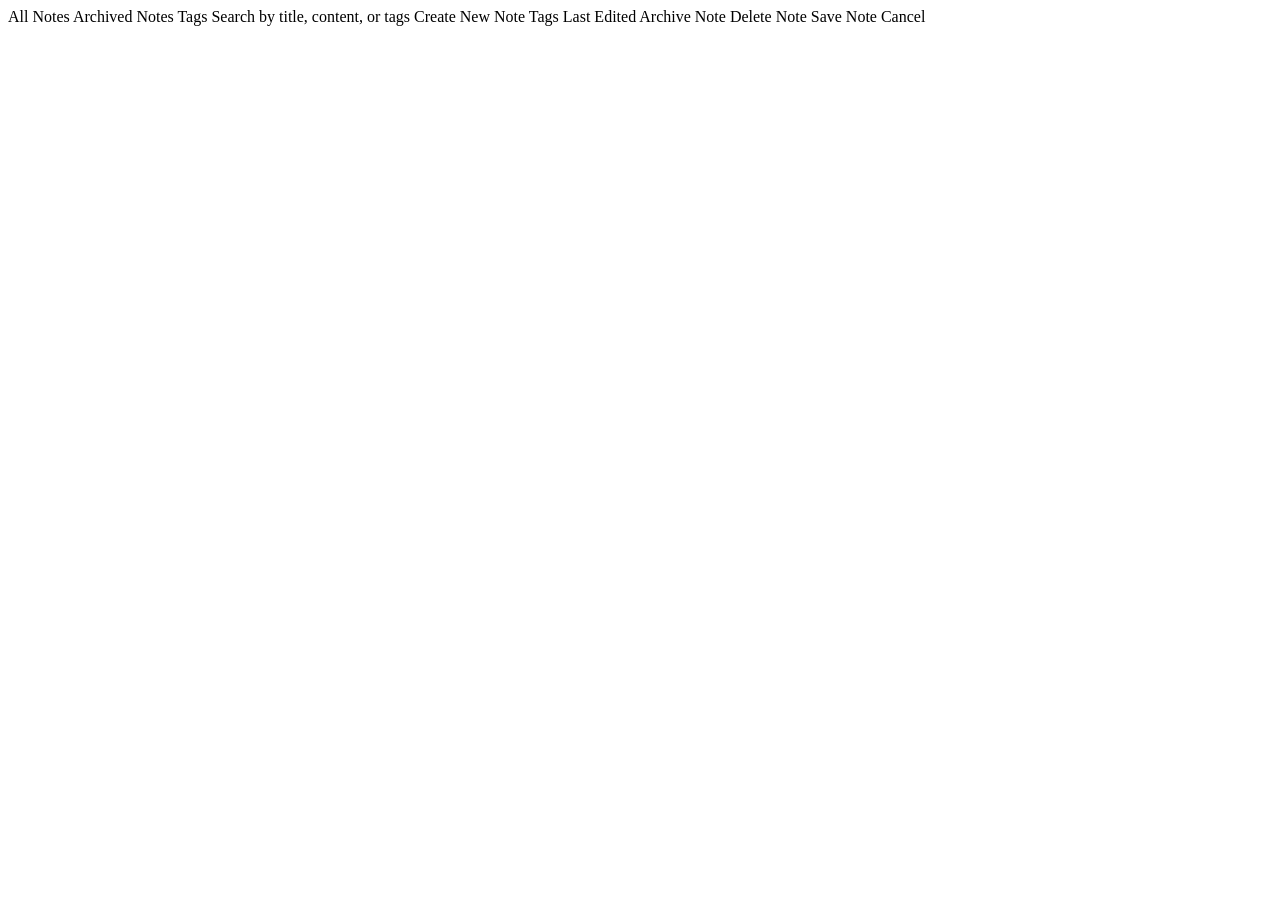
==== index.html @ c67cafeb "feat: initialize note-taking web app Add initial project structure including authentication pages, m" ====
<!DOCTYPE html>
<html lang="en">
<head>
  <meta charset="UTF-8">
  <meta name="viewport" content="width=device-width, initial-scale=1.0">

  <link rel="icon" type="image/png" sizes="32x32" href="./assets/images/favicon-32x32.png">
  
  <title>Frontend Mentor | Note-taking web app</title>
</head>
<body>

  All Notes
  Archived Notes
  Tags

  <!-- Page title -->

  Search by title, content, or tags

  Create New Note

  Tags
  Last Edited

  Archive Note
  Delete Note

  Save Note
  Cancel

</body>
</html>
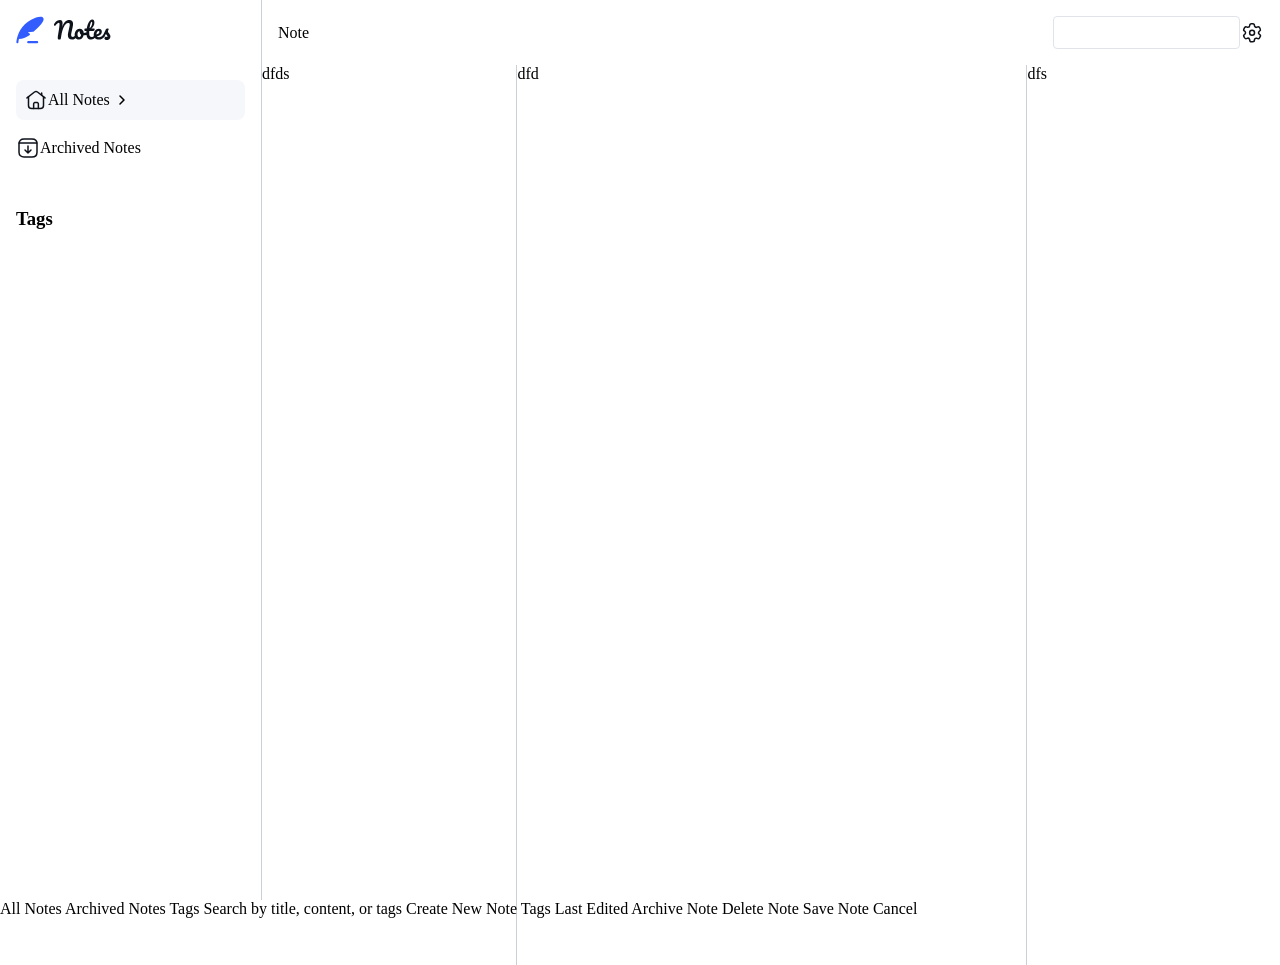
==== commit 3702b3ec: "feat: implement initial UI layout and styling for note-taking app - Add comprehensive CSS with desig" ====
--- a/index.html
+++ b/index.html
@@ -1,33 +1,90 @@
 <!DOCTYPE html>
 <html lang="en">
-<head>
-  <meta charset="UTF-8">
-  <meta name="viewport" content="width=device-width, initial-scale=1.0">
+  <head>
+    <meta charset="UTF-8" />
+    <meta name="viewport" content="width=device-width, initial-scale=1.0" />
+      <link rel="stylesheet" href="./css/style.css">
 
-  <link rel="icon" type="image/png" sizes="32x32" href="./assets/images/favicon-32x32.png">
-  
-  <title>Frontend Mentor | Note-taking web app</title>
-</head>
-<body>
+    <link
+      rel="icon"
+      type="image/png"
+      sizes="32x32"
+      href="./assets/images/favicon-32x32.png"
+    />
 
-  All Notes
-  Archived Notes
-  Tags
+    <title> Bentil | Note-taking web app</title>
+  </head>
+  <body>
 
-  <!-- Page title -->
+<!--  Side-Bar-->
+    <section class="container">
+      <aside class="sidebar">
+          <header class="logo">
+              <img src="./assets/images/logo.svg" alt="Notes App Logo" />
+          </header>
+        <nav class="nav-section" aria-label="Navigation">
+          <span class="home nav-item active" id="all-notes-btn">
+            <img src="./assets/images/icon-home.svg" alt="" />
+              <p>All Notes</p>
+            <img class="rta-icon" src="./assets/images/icon-chevron-right.svg" alt="" />
+          </span>
+          <span class="nav-item" id="archived-notes-btn">
+            <img src="./assets/images/icon-archive.svg" alt="" />
+              <p>Archived Notes</p>
+          </span>
+        </nav>
 
-  Search by title, content, or tags
+        <section class="tags-section">
+          <h3>Tags</h3>
+          <ul id="tag-list" aria-label="Tag filters">
+            <!-- Dynamic tags here, e.g., via template -->
+          </ul>
+        </section>
 
-  Create New Note
 
-  Tags
-  Last Edited
+      </aside>
 
-  Archive Note
-  Delete Note
 
-  Save Note
-  Cancel
+<!--        Content-->
+        <span class="lines" ></span>
+        <section class="inner-container">
+<!--            Top-Bar-->
+            <header class="note-header">
+                <p class="note-title">Note</p>
+                <span class="search-bar">
+                    <label for="search"> <input type="text" name="" id="search"> </label>
+                    <img src="./assets/images/icon-settings.svg" alt="">
+                </span>
+            </header>
+            <span class="header-line" ></span>
+            <section class="inner-container-wrapper">
 
-</body>
-</html>+<!--                left-->
+                <section class="left-side" id="notes-section">dfds</section>
+                <span class="lines" ></span>
+
+
+<!--                Middle-->
+                <section class="middle-side" id="write-note">dfd</section>
+                <span class="lines" ></span>
+
+
+<!--Right-->
+                <section class="right-side">dfs</section>
+            </section>
+        </section>
+
+
+    </section>
+
+    All Notes Archived Notes Tags
+
+    <!-- Page title -->
+
+    Search by title, content, or tags Create New Note Tags Last Edited Archive
+    Note Delete Note Save Note Cancel
+  </body>
+</html>
+
+
+
--- a/css/style.css
+++ b/css/style.css
@@ -0,0 +1,207 @@
+@font-face {
+  font-family: "Inter";
+  src: url("./../assets/fonts/Inter/Inter-VariableFont_opsz,wght.ttf")
+      format("ttf"),
+    url("./../assets/fonts/noto-serif/NotoSerif-VariableFont_wdth,wght.ttf")
+      format("ttf");
+  font-weight: normal;
+}
+
+:root {
+  /* COLORS */
+
+  /* Neutral Colors */
+  --color-neutral-950: #0e121b;
+  --color-neutral-900: #191b25;
+  --color-neutral-800: #232530;
+  --color-neutral-700: #2b303b;
+  --color-neutral-600: #525866;
+  --color-neutral-500: #717784;
+  --color-neutral-400: #99a0ae;
+  --color-neutral-300: #cacfd8;
+  --color-neutral-200: #e0e4ea;
+  --color-neutral-100: #f3f5f8;
+  --color-neutral-50: #f5f7fa;
+  --color-neutral-0: #ffffff;
+
+  /* Blue Colors */
+  --color-blue-700: #2547d0;
+  --color-blue-500: #335cff;
+  --color-blue-50: #ebf1ff;
+
+  /* Green Colors */
+  --color-green-500: #21c16b;
+  --color-green-100: #d1fbe9;
+
+  /* Red Colors */
+  --color-red-500: #fb3748;
+  --color-red-100: #ffd5d8;
+
+  --background: var(--color-neutral-100);
+  --foreground: var(--color-neutral-950);
+  --border-light: var(--color-neutral-200);
+  --border: var(--color-neutral-300);
+  --active-border: var(--color-neutral-950);
+  --hover: var(--color-neutral-50);
+  --primary: var(--color-blue-500);
+  --primary-hover: var(--color-blue-700);
+  --ring: var(--color-neutral-400);
+  --separator: var(--color-neutral-200);
+  --surface: var(--color-neutral-0);
+
+  /* BORDER RADIUS */
+  --radius-0: 0;
+  --radius-4: 4px;
+  --radius-6: 6px;
+  --radius-8: 8px;
+  --radius-10: 10px;
+  --radius-12: 12px;
+  --radius-16: 16px;
+  --radius-20: 20px;
+  --radius-24: 24px;
+  --radius-full: 999px;
+
+  /* SPACING  */
+  --spacing-0: 0;
+  --spacing-025: 2px;
+  --spacing-050: 4px;
+  --spacing-075: 6px;
+  --spacing-100: 8px;
+  --spacing-150: 12px;
+  --spacing-200: 16px;
+  --spacing-250: 20px;
+  --spacing-300: 24px;
+  --spacing-400: 32px;
+  --spacing-500: 40px;
+  --spacing-600: 48px;
+  --spacing-800: 64px;
+  --spacing-1000: 80px;
+}
+
+*,
+*::before,
+*::after {
+  box-sizing: border-box;
+  margin: 0;
+  padding: 0;
+}
+
+body {
+  font-family: Inter, "Times New Roman", serif;
+}
+
+.container {
+  display: flex;
+  width: 100%;
+  height: 100vh;
+}
+
+.lines {
+  background-color: var(--color-neutral-300);
+  width: 1px;
+  height: 100vh;
+}
+
+.header-line {
+  background-color: red;
+  width: 100px;
+  height: 10px;
+}
+
+/*Content*/
+
+.inner-container {
+  display: flex;
+  flex-direction: column;
+  width: 100%;
+}
+
+.inner-container-wrapper {
+  display: flex;
+}
+
+/*Side bar*/
+
+.logo {
+  padding-bottom: 2rem;
+}
+
+.home {
+  display: flex;
+  align-items: center;
+  justify-items: center;
+  border-radius: var(--radius-8);
+  padding: var(--spacing-100);
+  background-color: var(--color-neutral-50);
+}
+
+.sidebar {
+  display: flex;
+  flex-direction: column;
+  padding: 1rem;
+  width: 25%;
+}
+
+.nav-section {
+  display: flex;
+  flex-direction: column;
+  justify-content: center;
+  gap: 1rem;
+}
+
+nav {
+  padding-bottom: 3rem;
+}
+
+.nav-section span {
+  display: flex;
+  align-items: center;
+}
+
+/*Top*/
+
+.inner-container header {
+  display: flex;
+  justify-content: space-between;
+  align-items: center;
+  padding: 1em 1rem;
+}
+
+.search-bar {
+  display: flex;
+  justify-content: space-between;
+  align-items: center;
+}
+
+.search-bar input {
+  padding: var(--spacing-100);
+  width: 100%;
+  outline: none;
+  border: 1px solid var(--color-neutral-200);
+  border-radius: var(--radius-4);
+  /*border: red 1px solid;*/
+}
+
+.search-bar input:before {
+  content: "";
+  background: url("./../assets/images/icon-archive.svg");
+  width: 20px;
+  height: 20px;
+}
+
+/*Left*/
+
+.left-side {
+  min-width: 25%;
+}
+
+/*Middle*/
+.middle-side {
+  min-width: 50%;
+}
+
+/*Right side*/
+
+.right-side {
+  min-width: 20%;
+}
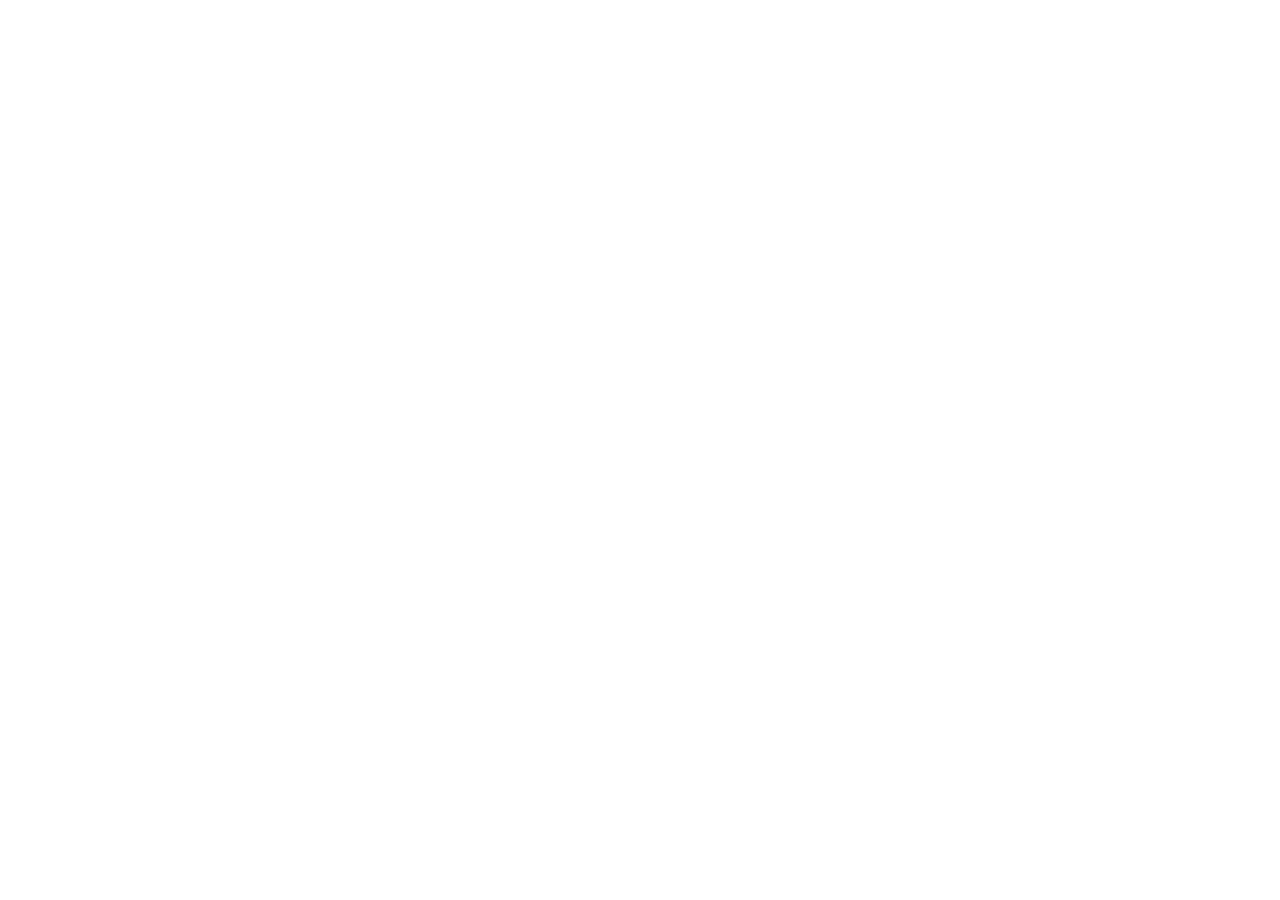
==== commit 2ecb6137: "feat(assets): add fonts, icons, and index.html - Add Inter, Noto Serif, and Source Code Pro fonts wi" ====
--- a/index.html
+++ b/index.html
@@ -2,89 +2,12 @@
 <html lang="en">
   <head>
     <meta charset="UTF-8" />
-    <meta name="viewport" content="width=device-width, initial-scale=1.0" />
-      <link rel="stylesheet" href="./css/style.css">
-
-    <link
-      rel="icon"
-      type="image/png"
-      sizes="32x32"
-      href="./assets/images/favicon-32x32.png"
-    />
-
-    <title> Bentil | Note-taking web app</title>
+    <title>Notes App</title>
+    <link rel="stylesheet" href="./css/main.css" />
   </head>
   <body>
+    <div id="app"></div>
 
-<!--  Side-Bar-->
-    <section class="container">
-      <aside class="sidebar">
-          <header class="logo">
-              <img src="./assets/images/logo.svg" alt="Notes App Logo" />
-          </header>
-        <nav class="nav-section" aria-label="Navigation">
-          <span class="home nav-item active" id="all-notes-btn">
-            <img src="./assets/images/icon-home.svg" alt="" />
-              <p>All Notes</p>
-            <img class="rta-icon" src="./assets/images/icon-chevron-right.svg" alt="" />
-          </span>
-          <span class="nav-item" id="archived-notes-btn">
-            <img src="./assets/images/icon-archive.svg" alt="" />
-              <p>Archived Notes</p>
-          </span>
-        </nav>
-
-        <section class="tags-section">
-          <h3>Tags</h3>
-          <ul id="tag-list" aria-label="Tag filters">
-            <!-- Dynamic tags here, e.g., via template -->
-          </ul>
-        </section>
-
-
-      </aside>
-
-
-<!--        Content-->
-        <span class="lines" ></span>
-        <section class="inner-container">
-<!--            Top-Bar-->
-            <header class="note-header">
-                <p class="note-title">Note</p>
-                <span class="search-bar">
-                    <label for="search"> <input type="text" name="" id="search"> </label>
-                    <img src="./assets/images/icon-settings.svg" alt="">
-                </span>
-            </header>
-            <span class="header-line" ></span>
-            <section class="inner-container-wrapper">
-
-<!--                left-->
-                <section class="left-side" id="notes-section">dfds</section>
-                <span class="lines" ></span>
-
-
-<!--                Middle-->
-                <section class="middle-side" id="write-note">dfd</section>
-                <span class="lines" ></span>
-
-
-<!--Right-->
-                <section class="right-side">dfs</section>
-            </section>
-        </section>
-
-
-    </section>
-
-    All Notes Archived Notes Tags
-
-    <!-- Page title -->
-
-    Search by title, content, or tags Create New Note Tags Last Edited Archive
-    Note Delete Note Save Note Cancel
+    <script type="module" src="./js/app.js"></script>
   </body>
 </html>
-
-
-
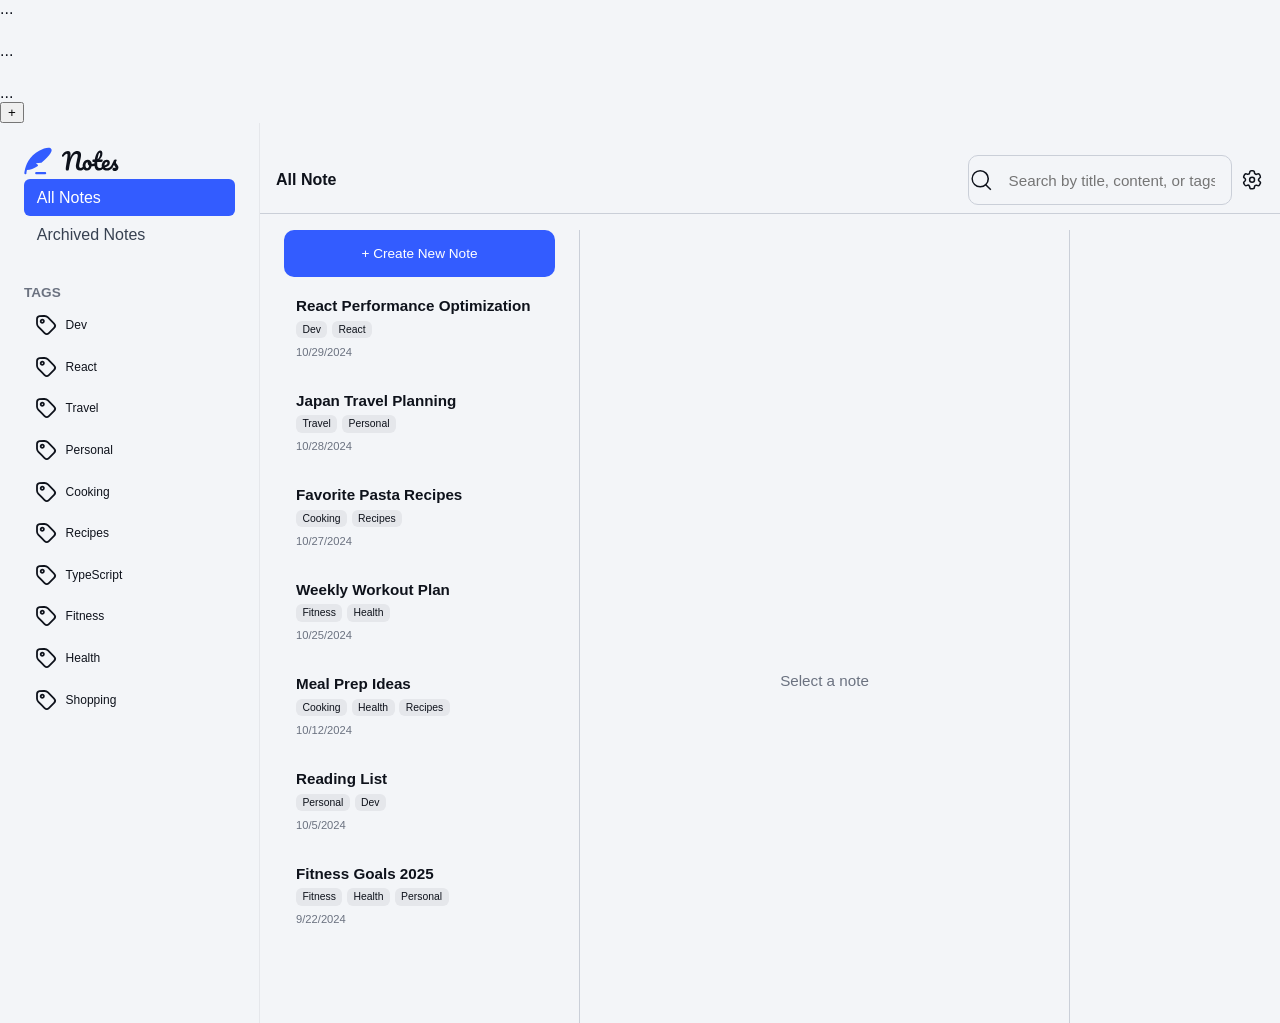
==== commit 3a910513: "feat(ui) added tablet structure" ====
--- a/index.html
+++ b/index.html
@@ -6,6 +6,16 @@
     <link rel="stylesheet" href="./css/main.css" />
   </head>
   <body>
+    <header class="top-bar">...</header>
+
+    <main class="app">
+      <section class="notes-panel">...</section>
+    </main>
+
+    <nav class="bottom-nav">...</nav>
+
+    <button class="fab">+</button>
+
     <div id="app"></div>
 
     <script type="module" src="./js/app.js"></script>
--- a/css/main.css
+++ b/css/main.css
@@ -0,0 +1,314 @@
+/* COLORS */
+/* Neutral Colors */
+/* Blue Colors */
+/* Green Colors */
+/* Red Colors */
+* {
+  box-sizing: border-box;
+}
+
+body {
+  margin: 0;
+  font-family: "Inter", "Noto Serif", sans-serif;
+  background: #f3f5f8;
+  color: #0e121b;
+}
+
+#app {
+  display: flex;
+  height: 100vh;
+  overflow: hidden;
+}
+
+main {
+  flex: 1;
+  padding: 1.5rem 0;
+  display: flex;
+  flex-direction: column;
+}
+
+.layout {
+  flex: 1;
+  display: grid;
+  grid-template-columns: 320px 1fr;
+  padding-top: 1rem;
+  border-top: solid 1px #cacfd8;
+}
+
+.search-bar {
+  display: flex;
+  justify-content: space-between;
+  width: 100%;
+  height: auto;
+  padding: 0.5rem 1rem;
+}
+
+.search-bar p {
+  font-size: 1rem;
+  color: #0e121b;
+  font-weight: 900;
+}
+
+.search-input {
+  width: 100%;
+  padding: 0.7rem 1rem;
+  border-radius: 10px;
+  border: none;
+  font-size: 0.95rem;
+  height: auto;
+  outline: none;
+  background: none;
+}
+
+.section-settings {
+  display: flex;
+  flex-direction: row;
+  gap: 0.5rem;
+  width: 30%;
+}
+
+.section-settings img {
+  cursor: pointer;
+  width: 24px;
+}
+
+.section-settings label {
+  display: flex;
+  border: 1px solid #cacfd8;
+  border-radius: 10px;
+  width: 100%;
+}
+
+.sidebar {
+  width: 260px;
+  padding: 1.5rem;
+  border-right: 1px solid #e5e7eb;
+}
+.sidebar .menu {
+  list-style: none;
+  padding: 0;
+  margin: 0 0 2rem;
+}
+.sidebar .menu li {
+  padding: 0.6rem 0.8rem;
+  border-radius: 6px;
+  cursor: pointer;
+  font-weight: 500;
+  color: #374151;
+}
+.sidebar .menu li:hover {
+  background: #eef2ff;
+}
+.sidebar .menu li.active {
+  background: #335cff;
+  color: #ffffff;
+}
+.sidebar h4 {
+  margin-bottom: 0.5rem;
+  font-size: 0.85rem;
+  color: #6b7280;
+  text-transform: uppercase;
+}
+.sidebar .tags {
+  display: flex;
+  flex-direction: column;
+  flex-wrap: wrap;
+  gap: 0.5rem;
+}
+.sidebar .tags .tag {
+  display: flex;
+  align-items: center;
+  gap: 0.5rem;
+  padding: 0.3rem 0.6rem;
+  border-radius: 6px;
+  font-size: 0.75rem;
+  cursor: pointer;
+}
+.sidebar .tags .tag-icon {
+  align-self: flex-end;
+}
+.sidebar .tags .tag:hover {
+  background: #e5e7eb;
+}
+.sidebar .tags span:hover {
+  background: #335cff;
+  color: #ffffff;
+}
+
+.notes-list {
+  display: flex;
+  flex-direction: column;
+  justify-content: flex-start;
+  width: 100%;
+  height: 100vh;
+  padding: 0 1.5rem;
+  overflow-y: auto;
+  border-right: 1px solid #cacfd8;
+  scrollbar-width: none;
+}
+.notes-list #create-note {
+  padding: 1rem;
+  position: sticky;
+  top: 0;
+}
+.notes-list .note-card {
+  padding: 0.75rem;
+  border-radius: 10px;
+  cursor: pointer;
+  margin-top: 0.5rem;
+  transition: background 0.2s ease;
+}
+.notes-list .note-card h4 {
+  margin: 0 0 0.3rem;
+  font-size: 0.95rem;
+}
+.notes-list .note-card small {
+  color: #6b7280;
+  font-size: 0.7rem;
+}
+.notes-list .note-card .tags {
+  margin-bottom: 0.3rem;
+}
+.notes-list .note-card .tags span {
+  font-size: 0.65rem;
+  background: #e5e7eb;
+  padding: 0.2rem 0.4rem;
+  border-radius: 6px;
+  margin-right: 0.3rem;
+}
+.notes-list .note-card:hover {
+  background: #f8fafc;
+}
+.notes-list .note-card.active {
+  background: #eef2ff;
+  border-left: 4px solid #335cff;
+}
+
+.note-view-container {
+  width: 100%;
+  display: flex;
+}
+
+.note-view {
+  padding: 1.5rem;
+  display: flex;
+  flex-direction: column;
+  gap: 1rem;
+  width: 70%;
+  border-right: 1px solid #cacfd8;
+}
+.note-view.empty {
+  display: flex;
+  align-items: center;
+  justify-content: center;
+  color: #6b7280;
+  font-size: 0.95rem;
+}
+.note-view .top-note {
+  display: flex;
+  flex-direction: column;
+  gap: 1rem;
+  height: 80%;
+}
+.note-view input,
+.note-view textarea {
+  width: 100%;
+  padding: 0.6rem 0.8rem;
+  border: none;
+  font-size: 0.9rem;
+  background: none;
+}
+.note-view input:focus,
+.note-view textarea:focus {
+  outline: none;
+  border-color: #335cff;
+}
+.note-view #note-title::placeholder {
+  font-size: 1.2rem;
+  font-weight: 900;
+  margin-bottom: 0.5rem;
+  color: #0e121b;
+}
+.note-view .note-tags {
+  display: flex;
+  gap: 3rem;
+}
+.note-view .label-with-icon {
+  display: flex;
+  align-items: center;
+  gap: 0.5rem;
+  font-size: 0.85rem;
+  color: #374151;
+  margin-right: 0.5rem;
+}
+.note-view textarea {
+  resize: none;
+  height: 90%;
+  line-height: 1.6;
+  scrollbar-width: none;
+  background: none;
+}
+.note-view small {
+  display: flex;
+  align-items: center;
+  gap: 0.5rem;
+}
+.note-view small span {
+  padding-left: 1.3rem;
+}
+.note-view .spacer {
+  background: #cacfd8;
+  width: 100%;
+  height: 1px;
+}
+.note-view .actions {
+  display: flex;
+  gap: 0.5rem;
+}
+
+.right-side-bar {
+  width: 30%;
+  padding: 1rem;
+  display: flex;
+}
+.right-side-bar .side-actions {
+  display: flex;
+  flex-direction: column;
+  gap: 1rem;
+}
+.right-side-bar .btn {
+  display: flex;
+  gap: 0.5rem;
+  border-radius: 10px;
+  border: 1px solid gold;
+}
+
+.btn {
+  padding: 0.55rem 1rem;
+  border-radius: 10px;
+  border: none;
+  cursor: pointer;
+  font-size: 0.85rem;
+  font-weight: 500;
+}
+.btn--primary {
+  background: #335cff;
+  color: #ffffff;
+}
+.btn--secondary {
+  background: #e5e7eb;
+  color: #111827;
+}
+.btn--danger {
+  background: #ef4444;
+  color: #ffffff;
+}
+.btn--ghost {
+  background: transparent;
+  color: #6b7280;
+}
+.btn:hover {
+  opacity: 0.9;
+}
+
+/*# sourceMappingURL=main.css.map */
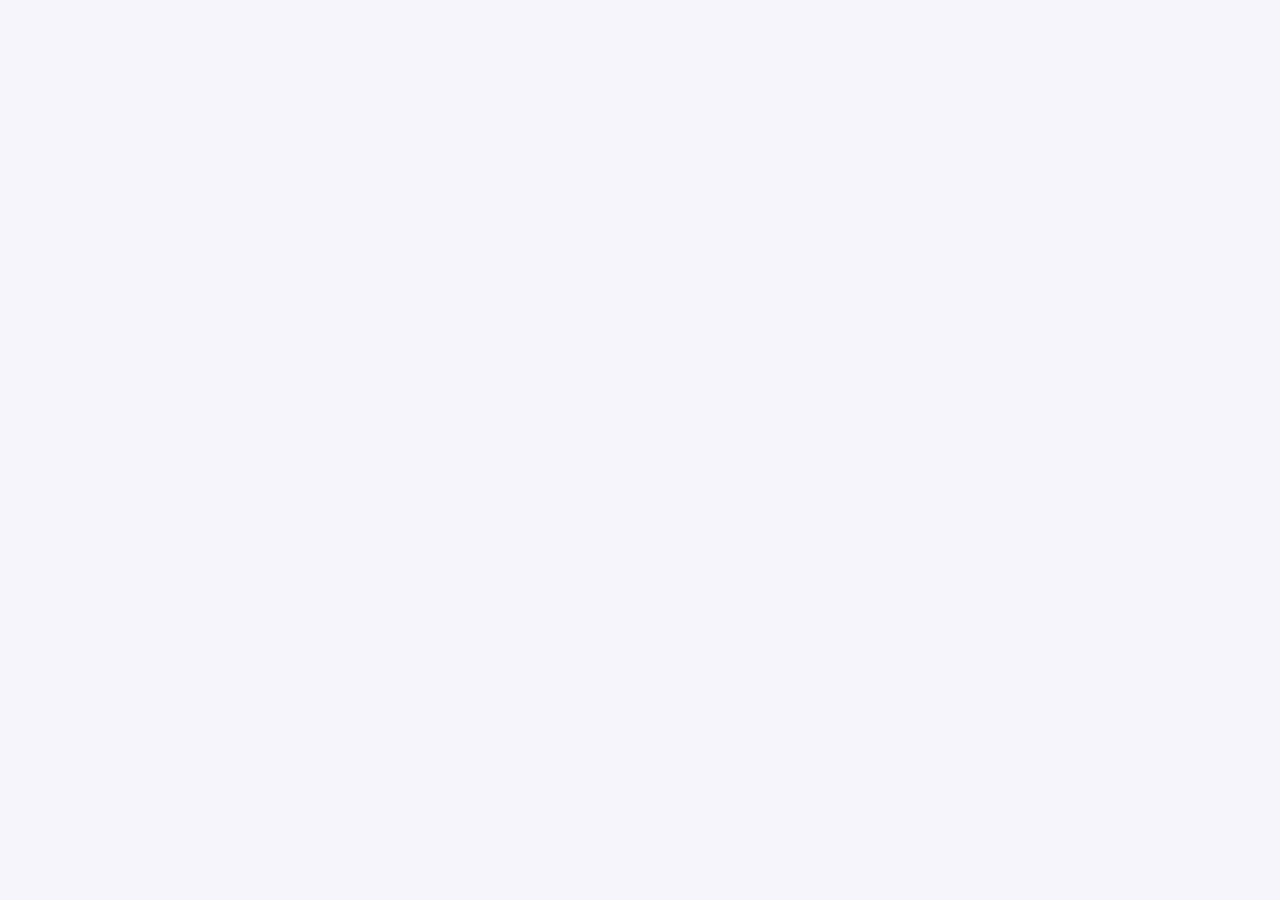
==== commit 78ce1eb6: "feat(ui): add responsive tablet layout with bottom navigation Implement tablet-specific media querie" ====
--- a/index.html
+++ b/index.html
@@ -6,16 +6,6 @@
     <link rel="stylesheet" href="./css/main.css" />
   </head>
   <body>
-    <header class="top-bar">...</header>
-
-    <main class="app">
-      <section class="notes-panel">...</section>
-    </main>
-
-    <nav class="bottom-nav">...</nav>
-
-    <button class="fab">+</button>
-
     <div id="app"></div>
 
     <script type="module" src="./js/app.js"></script>
--- a/css/main.css
+++ b/css/main.css
@@ -79,6 +79,12 @@
   width: 100%;
 }
 
+@media (min-width: 768px) and (max-width: 1023px) {
+  .layout {
+    display: flex;
+    flex-direction: column;
+  }
+}
 .sidebar {
   width: 260px;
   padding: 1.5rem;
@@ -135,6 +141,11 @@
   color: #ffffff;
 }
 
+@media (min-width: 768px) and (max-width: 1023px) {
+  .sidebar {
+    display: none;
+  }
+}
 .notes-list {
   display: flex;
   flex-direction: column;
@@ -184,6 +195,12 @@
   border-left: 4px solid #335cff;
 }
 
+@media (min-width: 768px) and (max-width: 1023px) {
+  .notes-list {
+    border-right: none;
+    border-bottom: 1px solid #cacfd8;
+  }
+}
 .note-view-container {
   width: 100%;
   display: flex;
@@ -283,6 +300,23 @@
   border: 1px solid gold;
 }
 
+@media (min-width: 768px) and (max-width: 1023px) {
+  .note-view-container {
+    flex-direction: column;
+  }
+}
+.note-view {
+  width: 100%;
+  border-right: none;
+  border-bottom: 1px solid #cacfd8;
+}
+
+.right-side-bar {
+  width: 100%;
+  flex-direction: row;
+  justify-content: center;
+}
+
 .btn {
   padding: 0.55rem 1rem;
   border-radius: 10px;
@@ -311,4 +345,78 @@
   opacity: 0.9;
 }
 
+.bottom-nav {
+  display: none;
+  position: fixed;
+  bottom: 0;
+  left: 0;
+  right: 0;
+  background: #f3f5f8;
+  border-top: 1px solid #cacfd8;
+  padding: 0.5rem;
+  z-index: 1000;
+}
+.bottom-nav .nav-buttons {
+  display: flex;
+  justify-content: space-around;
+  align-items: center;
+}
+.bottom-nav .nav-btn {
+  display: flex;
+  flex-direction: column;
+  align-items: center;
+  gap: 0.25rem;
+  padding: 0.5rem;
+  border: none;
+  background: none;
+  color: #0e121b;
+  font-size: 0.75rem;
+  cursor: pointer;
+  border-radius: 6px;
+  transition: background 0.2s;
+}
+.bottom-nav .nav-btn img {
+  width: 20px;
+  height: 20px;
+}
+.bottom-nav .nav-btn.active {
+  background: #eef2ff;
+  color: #335cff;
+}
+.bottom-nav .nav-btn:hover {
+  background: #f8fafc;
+}
+.bottom-nav .tags-popup {
+  position: absolute;
+  bottom: 100%;
+  left: 0;
+  right: 0;
+  background: #f3f5f8;
+  border: 1px solid #cacfd8;
+  border-bottom: none;
+  padding: 0.5rem;
+  display: flex;
+  flex-wrap: wrap;
+  gap: 0.5rem;
+  max-height: 200px;
+  overflow-y: auto;
+}
+.bottom-nav .tag-item {
+  padding: 0.25rem 0.5rem;
+  border: 1px solid #cacfd8;
+  border-radius: 6px;
+  background: none;
+  cursor: pointer;
+  font-size: 0.75rem;
+}
+.bottom-nav .tag-item:hover {
+  background: #eef2ff;
+}
+
+@media (max-width: 1023px) {
+  .bottom-nav {
+    display: block;
+  }
+}
+
 /*# sourceMappingURL=main.css.map */
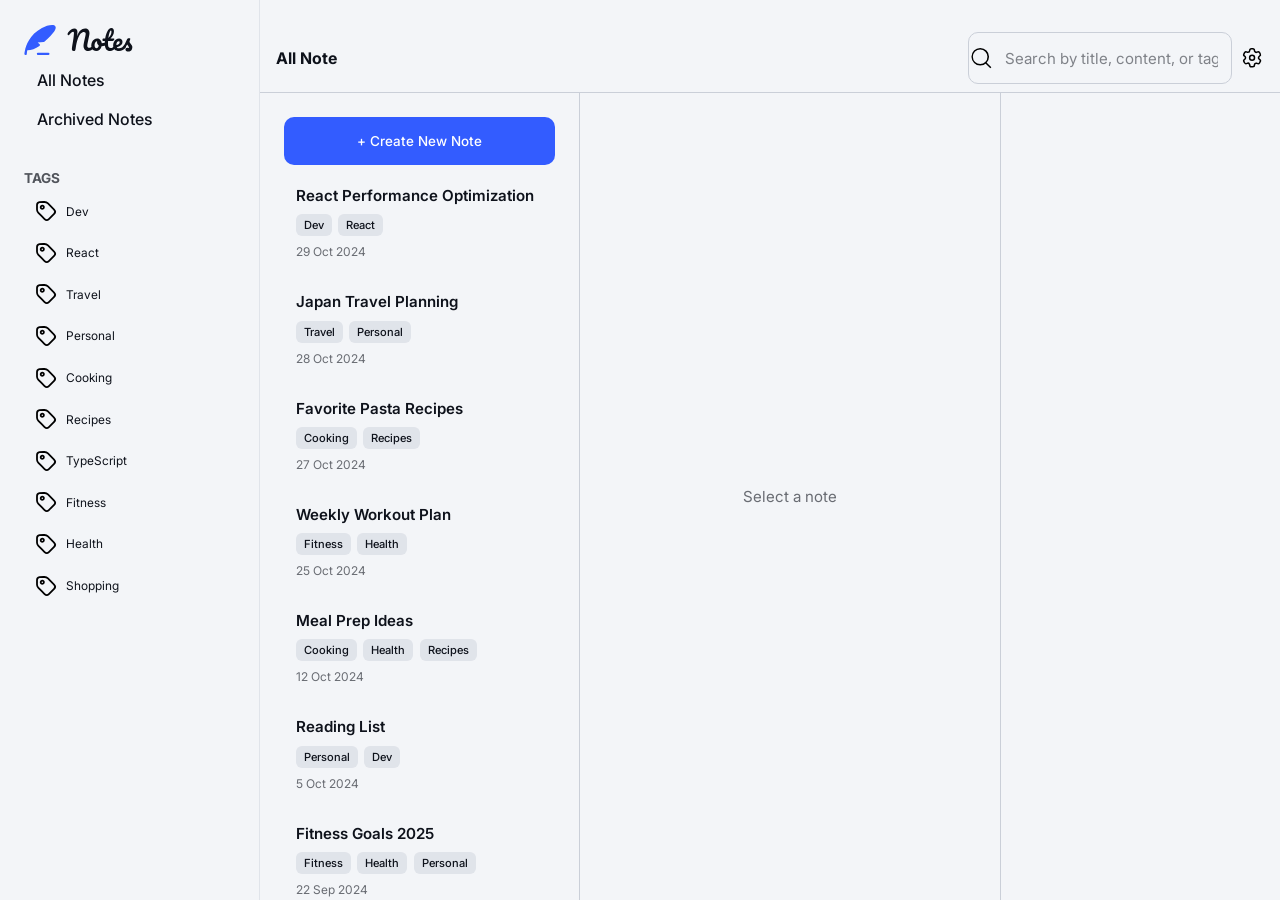
==== commit dc5ad9c0: "modify color theme issues for consistency" ====
--- a/index.html
+++ b/index.html
@@ -6,7 +6,7 @@
     <link rel="stylesheet" href="./css/main.css" />
   </head>
   <body>
-    <div id="app"></div>
+    <section id="app"></section>
 
     <script type="module" src="./js/app.js"></script>
   </body>
--- a/css/main.css
+++ b/css/main.css
@@ -1,17 +1,211 @@
+@font-face {
+  font-family: "Inter";
+  src: url(../assets/fonts/inter/static/Inter_18pt-Regular.ttf) format("truetype");
+  font-weight: 400;
+  font-style: normal;
+  font-display: swap;
+}
+@font-face {
+  font-family: "Inter";
+  src: url(../assets/fonts/inter/static/Inter_18pt-Medium.ttf) format("truetype");
+  font-weight: 500;
+  font-style: normal;
+  font-display: swap;
+}
+@font-face {
+  font-family: "Inter";
+  src: url(../assets/fonts/inter/static/Inter_18pt-SemiBold.ttf) format("truetype");
+  font-weight: 600;
+  font-style: normal;
+  font-display: swap;
+}
+@font-face {
+  font-family: "Inter";
+  src: url(../assets/fonts/inter/static/Inter_18pt-Bold.ttf) format("truetype");
+  font-weight: 700;
+  font-style: normal;
+  font-display: swap;
+}
+@font-face {
+  font-family: "Noto Serif";
+  src: url(../assets/fonts/noto-serif/static/NotoSerif-Regular.ttf) format("truetype");
+  font-weight: 400;
+  font-style: normal;
+  font-display: swap;
+}
+@font-face {
+  font-family: "Noto Serif";
+  src: url(../assets/fonts/noto-serif/static/NotoSerif-Medium.ttf) format("truetype");
+  font-weight: 500;
+  font-style: normal;
+  font-display: swap;
+}
+@font-face {
+  font-family: "Noto Serif";
+  src: url(../assets/fonts/noto-serif/static/NotoSerif-SemiBold.ttf) format("truetype");
+  font-weight: 600;
+  font-style: normal;
+  font-display: swap;
+}
+@font-face {
+  font-family: "Noto Serif";
+  src: url(../assets/fonts/noto-serif/static/NotoSerif-Bold.ttf) format("truetype");
+  font-weight: 700;
+  font-style: normal;
+  font-display: swap;
+}
+@font-face {
+  font-family: "Source Code Pro";
+  src: url(../assets/fonts/source-code-pro/static/SourceCodePro-Regular.ttf) format("truetype");
+  font-weight: 400;
+  font-style: normal;
+  font-display: swap;
+}
+@font-face {
+  font-family: "Source Code Pro";
+  src: url(../assets/fonts/source-code-pro/static/SourceCodePro-Medium.ttf) format("truetype");
+  font-weight: 500;
+  font-style: normal;
+  font-display: swap;
+}
+@font-face {
+  font-family: "Source Code Pro";
+  src: url(../assets/fonts/source-code-pro/static/SourceCodePro-SemiBold.ttf) format("truetype");
+  font-weight: 600;
+  font-style: normal;
+  font-display: swap;
+}
+@font-face {
+  font-family: "Source Code Pro";
+  src: url(../assets/fonts/source-code-pro/static/SourceCodePro-Bold.ttf) format("truetype");
+  font-weight: 700;
+  font-style: normal;
+  font-display: swap;
+}
 /* COLORS */
 /* Neutral Colors */
 /* Blue Colors */
 /* Green Colors */
 /* Red Colors */
+:root {
+  --color-background: #f3f5f8;
+  --color-foreground: #0e121b;
+  --color-border: #cacfd8;
+  --color-border-light: #e0e4ea;
+  --color-active-border: #0e121b;
+  --color-hover: #f5f7fa;
+  --color-primary: #335cff;
+  --color-primary-hover: #2547d0;
+  --color-primary-light: #ebf1ff;
+  --color-ring: #99a0ae;
+  --color-separator: #e0e4ea;
+  --color-surface: #f3f5f8;
+  --color-light-surface: #f3f5f8;
+  --icon-invert: 0;
+}
+
+[data-theme=light],
+html[data-theme=light] {
+  --color-background: #f3f5f8;
+  --color-foreground: #0e121b;
+  --color-border: #cacfd8;
+  --color-border-light: #e0e4ea;
+  --color-active-border: #0e121b;
+  --color-hover: #f5f7fa;
+  --color-primary: #335cff;
+  --color-primary-hover: #2547d0;
+  --color-primary-light: #ebf1ff;
+  --color-ring: #99a0ae;
+  --color-separator: #e0e4ea;
+  --color-surface: #f3f5f8;
+  --color-surface-light: #cacfd8;
+  --color-light-surface: #f3f5f8;
+  --icon-invert: 0;
+}
+
+[data-theme=dark],
+html[data-theme=dark] {
+  --color-background: #191b25;
+  --color-foreground: #ffffff;
+  --color-border: #525866;
+  --color-border-light: #2b303b;
+  --color-active-border: #ffffff;
+  --color-hover: #232530;
+  --color-primary: #335cff;
+  --color-primary-hover: #2547d0;
+  --color-primary-light: rgba(51, 92, 255, 0.15);
+  --color-ring: #525866;
+  --color-separator: #2b303b;
+  --color-surface: #232530;
+  --color-surface-light: #232530;
+  --color-light-surface: #232530;
+  --icon-invert: 1;
+}
+
+[data-theme=system],
+html[data-theme=system] {
+  --color-background: #f3f5f8;
+  --color-foreground: #0e121b;
+  --color-border: #cacfd8;
+  --color-border-light: #e0e4ea;
+  --color-active-border: #0e121b;
+  --color-hover: #f5f7fa;
+  --color-primary: #335cff;
+  --color-primary-hover: #2547d0;
+  --color-primary-light: #ebf1ff;
+  --color-ring: #99a0ae;
+  --color-separator: #e0e4ea;
+  --color-surface: #f3f5f8;
+  --color-surface-light: #cacfd8;
+  --color-light-surface: #f3f5f8;
+  --icon-invert: 0;
+}
+@media (prefers-color-scheme: dark) {
+  [data-theme=system],
+  html[data-theme=system] {
+    --color-background: #191b25;
+    --color-foreground: #ffffff;
+    --color-border: #525866;
+    --color-border-light: #2b303b;
+    --color-active-border: #ffffff;
+    --color-hover: #232530;
+    --color-primary: #335cff;
+    --color-primary-hover: #2547d0;
+    --color-primary-light: rgba(51, 92, 255, 0.15);
+    --color-ring: #525866;
+    --color-separator: #2b303b;
+    --color-surface: #232530;
+    --color-surface-light: #232530;
+    --color-light-surface: #232530;
+    --icon-invert: 1;
+  }
+}
+
 * {
   box-sizing: border-box;
 }
 
 body {
   margin: 0;
-  font-family: "Inter", "Noto Serif", sans-serif;
-  background: #f3f5f8;
-  color: #0e121b;
+  font-family: "Inter", sans-serif;
+  background-color: var(--color-background);
+  color: var(--color-foreground);
+  transition: background-color 0.3s ease, color 0.3s ease;
+}
+
+html[data-font=Inter] *,
+html[data-font=Inter] {
+  font-family: "Inter", sans-serif !important;
+}
+
+html[data-font="Noto Serif"] *,
+html[data-font="Noto Serif"] {
+  font-family: "Noto Serif", serif !important;
+}
+
+html[data-font="Source Code Pro"] *,
+html[data-font="Source Code Pro"] {
+  font-family: "Source Code Pro", monospace !important;
 }
 
 #app {
@@ -22,17 +216,30 @@
 
 main {
   flex: 1;
-  padding: 1.5rem 0;
+  padding-top: 1.5rem;
   display: flex;
   flex-direction: column;
+}
+@media (max-width: 1023px) {
+  main {
+    padding: 0;
+  }
 }
 
 .layout {
   flex: 1;
   display: grid;
-  grid-template-columns: 320px 1fr;
-  padding-top: 1rem;
-  border-top: solid 1px #cacfd8;
+  grid-template-columns: 320px 1fr 280px;
+  border-top: solid 1px var(--color-border);
+  overflow-y: auto;
+  gap: 0;
+}
+
+.layout:has(.settings) {
+  grid-template-columns: 1fr;
+  padding: 0;
+  border-top: none;
+  gap: 0;
 }
 
 .search-bar {
@@ -45,19 +252,27 @@
 
 .search-bar p {
   font-size: 1rem;
-  color: #0e121b;
+  color: var(--color-foreground);
   font-weight: 900;
 }
 
 .search-input {
   width: 100%;
-  padding: 0.7rem 1rem;
   border-radius: 10px;
   border: none;
   font-size: 0.95rem;
   height: auto;
   outline: none;
-  background: none;
+  background: transparent;
+  padding: 0.6rem 0.8rem;
+  color: var(--color-foreground);
+}
+.search-input:focus {
+  outline: none;
+}
+.search-input::placeholder {
+  color: var(--color-foreground);
+  opacity: 0.5;
 }
 
 .section-settings {
@@ -70,25 +285,71 @@
 .section-settings img {
   cursor: pointer;
   width: 24px;
+  filter: brightness(0) saturate(100%) invert(var(--icon-invert, 0));
+  transition: filter 0.3s ease;
+}
+
+.logo,
+.login__logo,
+.forgot__logo,
+.reset__logo,
+.notes-list__logo,
+.note-view__logo {
+  transition: opacity 0.3s ease;
+  filter: none !important;
+}
+
+img[src$=".svg"]:not(.logo):not([class*=logo]),
+img[src*=icon-]:not(.logo):not([class*=logo]) {
+  filter: brightness(0) saturate(100%) invert(var(--icon-invert, 0));
+  transition: filter 0.3s ease;
+}
+
+.search-bar img:not(.logo):not([class*=logo]) {
+  filter: brightness(0) saturate(100%) invert(var(--icon-invert, 0));
+  transition: filter 0.3s ease;
 }
 
 .section-settings label {
   display: flex;
-  border: 1px solid #cacfd8;
+  border: 1px solid var(--color-border);
   border-radius: 10px;
   width: 100%;
+}
+
+.section-settings label:hover {
+  background-color: var(--color-hover);
 }
 
 @media (min-width: 768px) and (max-width: 1023px) {
   .layout {
-    display: flex;
-    flex-direction: column;
+    grid-template-columns: 1fr !important;
+  }
+  .search-bar {
+    display: none;
+  }
+  .mobile {
+    display: block;
+  }
+}
+@media (max-width: 767px) {
+  .layout {
+    grid-template-columns: 1fr !important;
   }
 }
 .sidebar {
   width: 260px;
   padding: 1.5rem;
-  border-right: 1px solid #e5e7eb;
+  border-right: 1px solid var(--color-border-light);
+  background-color: var(--color-background);
+}
+.sidebar .logo {
+  transition: opacity 0.3s ease;
+  filter: none !important;
+}
+.sidebar .tag-icon {
+  filter: brightness(0) saturate(100%) invert(var(--icon-invert, 0));
+  transition: filter 0.3s ease;
 }
 .sidebar .menu {
   list-style: none;
@@ -100,19 +361,17 @@
   border-radius: 6px;
   cursor: pointer;
   font-weight: 500;
-  color: #374151;
+  color: var(--color-foreground);
+  transition: background-color 0.2s ease;
 }
 .sidebar .menu li:hover {
-  background: #eef2ff;
-}
-.sidebar .menu li.active {
-  background: #335cff;
-  color: #ffffff;
+  background: var(--color-hover);
 }
 .sidebar h4 {
   margin-bottom: 0.5rem;
   font-size: 0.85rem;
-  color: #6b7280;
+  color: var(--color-foreground);
+  opacity: 0.7;
   text-transform: uppercase;
 }
 .sidebar .tags {
@@ -129,76 +388,273 @@
   border-radius: 6px;
   font-size: 0.75rem;
   cursor: pointer;
+  color: var(--color-foreground);
 }
 .sidebar .tags .tag-icon {
   align-self: flex-end;
 }
 .sidebar .tags .tag:hover {
-  background: #e5e7eb;
-}
-.sidebar .tags span:hover {
-  background: #335cff;
-  color: #ffffff;
-}
-
-@media (min-width: 768px) and (max-width: 1023px) {
+  background: var(--color-light-surface);
+}
+
+@media (max-width: 1023px) {
   .sidebar {
     display: none;
   }
-}
+  .menu {
+    display: none;
+  }
+  .sidebar h4 {
+    opacity: 1;
+    font-size: larger;
+  }
+}
+.show-sidebar-tablet .sidebar {
+  display: block !important;
+  width: 100%;
+  position: fixed;
+  top: 0;
+  left: 0;
+  height: 100vh;
+  margin-top: 5rem;
+  z-index: 1001;
+  background: var(--color-background);
+}
+
 .notes-list {
   display: flex;
   flex-direction: column;
   justify-content: flex-start;
   width: 100%;
-  height: 100vh;
-  padding: 0 1.5rem;
+  height: 100%;
+  padding: 1.5rem 1.5rem;
   overflow-y: auto;
-  border-right: 1px solid #cacfd8;
+  border-right: 1px solid var(--color-border);
   scrollbar-width: none;
+  background-color: var(--color-background);
+  position: relative;
 }
 .notes-list #create-note {
   padding: 1rem;
   position: sticky;
   top: 0;
+  z-index: 10;
+}
+.notes-list__header {
+  display: flex;
+  align-items: center;
+  padding: 1rem 0 0.5rem 0;
+  margin-bottom: 0.5rem;
+}
+.notes-list__logo {
+  height: 32px;
+  width: auto;
+  filter: none !important;
+  transition: opacity 0.3s ease;
+}
+.notes-list__back {
+  display: flex;
+  align-items: center;
+  height: 40px;
+  border: none;
+  background: transparent;
+  cursor: pointer;
+  border-radius: 10px;
+  margin-bottom: 1.5rem;
+  transition: background-color 0.2s ease;
+}
+.notes-list__back img {
+  width: 16px;
+  height: 16px;
+  filter: brightness(0) saturate(100%) invert(var(--icon-invert, 0));
+}
+.notes-list__back:hover {
+  opacity: 0.7;
+}
+.notes-list__title {
+  font-size: 1.5rem;
+  font-weight: 700;
+  margin: 0 0 1rem 0;
+  padding: 0;
+  color: var(--color-foreground);
+}
+.notes-list__subtitle {
+  font-size: 0.875rem;
+  color: var(--color-foreground);
+  opacity: 0.6;
+  margin: -0.5rem 0 1rem 0;
+  padding: 0;
 }
 .notes-list .note-card {
   padding: 0.75rem;
   border-radius: 10px;
   cursor: pointer;
   margin-top: 0.5rem;
-  transition: background 0.2s ease;
+  transition: background-color 0.2s ease;
+  color: var(--color-foreground);
 }
 .notes-list .note-card h4 {
-  margin: 0 0 0.3rem;
+  margin: 0 0 0.5rem;
   font-size: 0.95rem;
+  font-weight: 600;
+  color: var(--color-foreground);
+  line-height: 1.4;
 }
 .notes-list .note-card small {
-  color: #6b7280;
+  color: var(--color-foreground);
+  opacity: 0.6;
+  font-size: 0.75rem;
+  display: block;
+  margin-top: 0.5rem;
+}
+.notes-list .note-card .tags {
+  margin-bottom: 0.5rem;
+  display: flex;
+  flex-wrap: wrap;
+  gap: 0.4rem;
+}
+.notes-list .note-card .tags span {
   font-size: 0.7rem;
-}
-.notes-list .note-card .tags {
-  margin-bottom: 0.3rem;
-}
-.notes-list .note-card .tags span {
-  font-size: 0.65rem;
-  background: #e5e7eb;
-  padding: 0.2rem 0.4rem;
+  background: var(--color-separator);
+  color: var(--color-foreground);
+  padding: 0.25rem 0.5rem;
   border-radius: 6px;
-  margin-right: 0.3rem;
+  font-weight: 500;
 }
 .notes-list .note-card:hover {
-  background: #f8fafc;
+  background: var(--color-hover);
 }
 .notes-list .note-card.active {
-  background: #eef2ff;
-  border-left: 4px solid #335cff;
+  background: var(--color-hover);
+  border-left: 4px solid var(--color-primary);
+}
+
+.fab {
+  display: none;
+  position: fixed;
+  bottom: 5.5rem;
+  right: 1.5rem;
+  width: 56px;
+  height: 56px;
+  border-radius: 50%;
+  background-color: var(--color-primary);
+  color: var(--color-surface);
+  border: none;
+  cursor: pointer;
+  align-items: center;
+  justify-content: center;
+  box-shadow: 0 4px 12px rgba(0, 0, 0, 0.15);
+  z-index: 1000;
+  transition: all 0.2s ease;
+}
+.fab:hover {
+  background-color: var(--color-primary-hover);
+  transform: scale(1.05);
+  box-shadow: 0 6px 16px rgba(0, 0, 0, 0.2);
+}
+.fab:active {
+  transform: scale(0.95);
+}
+.fab svg {
+  width: 24px;
+  height: 24px;
+  stroke: currentColor;
 }
 
 @media (min-width: 768px) and (max-width: 1023px) {
   .notes-list {
     border-right: none;
-    border-bottom: 1px solid #cacfd8;
+    border-bottom: 1px solid var(--color-border);
+    padding: 0 1rem;
+  }
+  .notes-list__header {
+    padding: 1rem 0 0.75rem 0;
+  }
+  .notes-list__logo {
+    height: 28px;
+  }
+  .notes-list__title {
+    font-size: 1.25rem;
+    margin: 6rem 0 0.75rem 0;
+  }
+  .notes-list .note-card {
+    padding: 1rem 0.75rem;
+    margin-top: 0;
+    border-bottom: 1px solid var(--color-border);
+    border-radius: 0;
+  }
+  .notes-list .note-card:first-of-type {
+    border-top: 1px solid var(--color-border);
+  }
+  .notes-list .note-card:hover {
+    background: transparent;
+  }
+  .notes-list .note-card.active {
+    background: var(--color-hover);
+    border-left: 4px solid var(--color-primary);
+  }
+  .fab {
+    display: flex;
+    bottom: 5.5rem;
+    right: 1rem;
+  }
+}
+@media (max-width: 767px) {
+  .notes-list {
+    padding: 0 1rem;
+    border-right: none;
+  }
+  .notes-list__header {
+    padding: 1rem 0 0.5rem 0;
+  }
+  .notes-list__logo {
+    height: 28px;
+  }
+  .notes-list__title {
+    font-size: 1.25rem;
+    margin: 0 0 0.75rem 0;
+    padding: 0;
+  }
+  .notes-list .note-card {
+    padding: 1rem 0;
+    margin-top: 0;
+    border-bottom: 1px solid var(--color-border);
+    border-radius: 0;
+  }
+  .notes-list .note-card:first-of-type {
+    border-top: 1px solid var(--color-border);
+  }
+  .notes-list .note-card:last-of-type {
+    border-bottom: none;
+  }
+  .notes-list .note-card h4 {
+    font-size: 1rem;
+    margin-bottom: 0.5rem;
+  }
+  .notes-list .note-card .tags {
+    margin-bottom: 0.5rem;
+  }
+  .notes-list .note-card .tags span {
+    font-size: 0.75rem;
+    padding: 0.3rem 0.6rem;
+  }
+  .notes-list .note-card small {
+    font-size: 0.8rem;
+  }
+  .notes-list .note-card:hover {
+    background: transparent;
+  }
+  .notes-list .note-card.active {
+    background: var(--color-hover);
+    border-left: 4px solid var(--color-primary);
+    padding-left: 0.75rem;
+  }
+  .fab {
+    display: flex;
+    bottom: 5.5rem;
+    right: 1rem;
+    width: 56px;
+    height: 56px;
   }
 }
 .note-view-container {
@@ -211,21 +667,128 @@
   display: flex;
   flex-direction: column;
   gap: 1rem;
-  width: 70%;
-  border-right: 1px solid #cacfd8;
+  width: 100%;
+  height: 100%;
+  background-color: var(--color-background);
+  overflow-y: auto;
 }
 .note-view.empty {
   display: flex;
   align-items: center;
   justify-content: center;
-  color: #6b7280;
+  color: var(--color-foreground);
+  opacity: 0.6;
   font-size: 0.95rem;
+}
+.note-view__header {
+  display: none;
+  flex-direction: column;
+  align-items: flex-start;
+  justify-content: space-between;
+  gap: 1rem;
+  padding-bottom: 1rem;
+  border-bottom: 1px solid var(--color-border);
+  margin-bottom: 1rem;
+}
+.note-view__header-left {
+  display: flex;
+  flex-direction: column;
+  gap: 0.75rem;
+  flex: 1;
+}
+.note-view__logo-container {
+  display: flex;
+  align-items: center;
+}
+.note-view__logo {
+  height: 32px;
+  width: auto;
+  filter: none !important;
+  transition: opacity 0.3s ease;
+}
+.note-view__back {
+  display: flex;
+  align-items: center;
+  gap: 0.5rem;
+  background: none;
+  border: none;
+  padding: 0;
+  cursor: pointer;
+  color: var(--color-foreground);
+  font-size: 0.9rem;
+  font-weight: 500;
+  transition: opacity 0.2s ease;
+}
+.note-view__back:hover {
+  opacity: 0.7;
+}
+.note-view__back img {
+  width: 16px;
+  height: 16px;
+  filter: brightness(0) saturate(100%) invert(var(--icon-invert, 0));
+  transition: filter 0.3s ease;
+}
+.note-view__header-actions {
+  display: flex;
+  align-items: center;
+  justify-content: flex-end;
+  gap: 35rem;
+  flex-shrink: 0;
+}
+.note-view__action-buttons {
+  display: flex;
+  gap: 1rem;
+}
+.note-view__action-icon {
+  display: flex;
+  align-items: center;
+  justify-content: center;
+  width: 40px;
+  height: 40px;
+  border-radius: 10px;
+  border: none;
+  background: transparent;
+  cursor: pointer;
+  transition: background-color 0.2s ease;
+}
+.note-view__action-icon:hover {
+  background-color: var(--color-hover);
+}
+.note-view__action-icon img {
+  width: 20px;
+  height: 20px;
+  filter: brightness(0) saturate(100%) invert(var(--icon-invert, 0));
+  transition: filter 0.3s ease;
+}
+.note-view__action-text {
+  background: none;
+  border: none;
+  padding: 0.5rem 0;
+  cursor: pointer;
+  font-size: 0.9rem;
+  font-weight: 500;
+  color: var(--color-foreground);
+  transition: opacity 0.2s ease;
+}
+.note-view__action-text:hover {
+  opacity: 0.7;
+}
+.note-view__action-text--primary {
+  color: var(--color-primary);
+  font-weight: 600;
+}
+.note-view__action-text--primary:hover {
+  opacity: 0.8;
 }
 .note-view .top-note {
   display: flex;
   flex-direction: column;
   gap: 1rem;
   height: 80%;
+}
+.note-view #note-title {
+  font-size: 1.5rem;
+  font-weight: 900;
 }
 .note-view input,
 .note-view textarea {
@@ -234,17 +797,19 @@
   border: none;
   font-size: 0.9rem;
   background: none;
+  color: var(--color-foreground);
 }
 .note-view input:focus,
 .note-view textarea:focus {
   outline: none;
-  border-color: #335cff;
+  border-color: var(--color-primary);
 }
 .note-view #note-title::placeholder {
   font-size: 1.2rem;
   font-weight: 900;
   margin-bottom: 0.5rem;
-  color: #0e121b;
+  color: var(--color-foreground);
+  opacity: 0.5;
 }
 .note-view .note-tags {
   display: flex;
@@ -255,8 +820,16 @@
   align-items: center;
   gap: 0.5rem;
   font-size: 0.85rem;
-  color: #374151;
+  color: var(--color-foreground);
   margin-right: 0.5rem;
+}
+.note-view .label-with-icon img {
+  filter: brightness(0) saturate(100%) invert(var(--icon-invert, 0));
+  transition: filter 0.3s ease;
+}
+.note-view small img {
+  filter: brightness(0) saturate(100%) invert(var(--icon-invert, 0));
+  transition: filter 0.3s ease;
 }
 .note-view textarea {
   resize: none;
@@ -264,59 +837,176 @@
   line-height: 1.6;
   scrollbar-width: none;
   background: none;
+  color: var(--color-foreground);
+}
+.note-view textarea::placeholder {
+  color: var(--color-foreground);
+  opacity: 0.5;
 }
 .note-view small {
   display: flex;
   align-items: center;
   gap: 0.5rem;
+  color: var(--color-foreground);
+  opacity: 0.6;
 }
 .note-view small span {
   padding-left: 1.3rem;
 }
 .note-view .spacer {
-  background: #cacfd8;
+  background: var(--color-border);
   width: 100%;
   height: 1px;
 }
 .note-view .actions {
   display: flex;
-  gap: 0.5rem;
+  gap: 0.75rem;
+  margin-top: auto;
+  padding-top: 1rem;
+  border-top: 1px solid var(--color-border);
+}
+.note-view .actions .btn {
+  flex: 1;
+  padding: 0.75rem 1.5rem;
+  font-size: 0.9rem;
+  font-weight: 600;
+  transition: all 0.2s ease;
+}
+.note-view .actions .btn--primary {
+  background: var(--color-primary);
+  color: var(--color-surface);
+}
+.note-view .actions .btn--primary:hover {
+  background: var(--color-primary-hover);
+  transform: translateY(-1px);
+  box-shadow: 0 2px 8px rgba(0, 0, 0, 0.1);
+}
+.note-view .actions .btn--primary:active {
+  transform: translateY(0);
+}
+.note-view .actions .btn--secondary {
+  background: transparent;
+  border: 1px solid var(--color-border);
+  color: var(--color-foreground);
+}
+.note-view .actions .btn--secondary:hover {
+  background: var(--color-hover);
+  border-color: var(--color-primary);
 }
 
 .right-side-bar {
-  width: 30%;
-  padding: 1rem;
-  display: flex;
+  width: 100%;
+  height: 100%;
+  padding: 1.5rem;
+  display: flex;
+  flex-direction: column;
+  background-color: var(--color-background);
+  border-left: 1px solid var(--color-border);
+  overflow-y: auto;
 }
 .right-side-bar .side-actions {
   display: flex;
   flex-direction: column;
   gap: 1rem;
+  width: 100%;
 }
 .right-side-bar .btn {
   display: flex;
-  gap: 0.5rem;
+  align-items: center;
+  justify-content: flex-start;
+  gap: 0.75rem;
+  width: 100%;
+  padding: 0.875rem 1rem;
   border-radius: 10px;
-  border: 1px solid gold;
+  border: 1px solid var(--color-border);
+  background-color: var(--color-surface);
+  color: var(--color-foreground);
+  font-size: 0.9rem;
+  font-weight: 500;
+  cursor: pointer;
+  transition: all 0.2s ease;
+}
+.right-side-bar .btn:hover {
+  background-color: var(--color-hover);
+  border-color: var(--color-primary);
+}
+.right-side-bar .btn img {
+  width: 20px;
+  height: 20px;
+  filter: brightness(0) saturate(100%) invert(var(--icon-invert, 0));
+  transition: filter 0.3s ease;
+}
+.right-side-bar .btn p {
+  margin: 0;
+  color: var(--color-foreground);
+}
+.right-side-bar .btn--danger {
+  border-color: #ef4444;
+  color: #ef4444;
+  background-color: transparent;
+}
+.right-side-bar .btn--danger:hover {
+  background-color: rgba(239, 68, 68, 0.1);
+  border-color: #ef4444;
 }
 
 @media (min-width: 768px) and (max-width: 1023px) {
-  .note-view-container {
-    flex-direction: column;
-  }
-}
-.note-view {
-  width: 100%;
-  border-right: none;
-  border-bottom: 1px solid #cacfd8;
-}
-
-.right-side-bar {
-  width: 100%;
-  flex-direction: row;
-  justify-content: center;
-}
-
+  .layout {
+    grid-template-columns: 1fr !important;
+  }
+  .note-view {
+    border-right: none;
+    border-bottom: 1px solid var(--color-border);
+    padding: 1rem 1.5rem;
+  }
+  .note-view__header {
+    display: flex;
+  }
+  .note-view .actions {
+    display: none;
+  }
+  .right-side-bar {
+    display: none;
+  }
+}
+@media (max-width: 767px) {
+  .layout {
+    grid-template-columns: 1fr !important;
+  }
+  .note-view {
+    padding: 1rem;
+  }
+  .note-view__header {
+    display: flex;
+  }
+  .note-view__header-left {
+    gap: 0.5rem;
+  }
+  .note-view__logo {
+    height: 28px;
+  }
+  .note-view__header-actions {
+    gap: 0.5rem;
+    flex-wrap: nowrap;
+  }
+  .note-view__action-icon {
+    width: 36px;
+    height: 36px;
+  }
+  .note-view__action-icon img {
+    width: 18px;
+    height: 18px;
+  }
+  .note-view__action-text {
+    font-size: 0.85rem;
+  }
+  .note-view .actions {
+    display: none;
+  }
+  .right-side-bar {
+    display: none;
+  }
+}
 .btn {
   padding: 0.55rem 1rem;
   border-radius: 10px;
@@ -324,22 +1014,24 @@
   cursor: pointer;
   font-size: 0.85rem;
   font-weight: 500;
+  transition: all 0.2s ease;
 }
 .btn--primary {
-  background: #335cff;
+  background: var(--color-primary);
   color: #ffffff;
 }
 .btn--secondary {
-  background: #e5e7eb;
-  color: #111827;
+  background: var(--color-separator);
+  color: var(--color-foreground);
 }
 .btn--danger {
   background: #ef4444;
-  color: #ffffff;
+  color: var(--color-surface);
 }
 .btn--ghost {
   background: transparent;
-  color: #6b7280;
+  color: var(--color-foreground);
+  opacity: 0.7;
 }
 .btn:hover {
   opacity: 0.9;
@@ -351,10 +1043,10 @@
   bottom: 0;
   left: 0;
   right: 0;
-  background: #f3f5f8;
-  border-top: 1px solid #cacfd8;
+  background: var(--color-background);
+  border-top: 1px solid var(--color-border);
   padding: 0.5rem;
-  z-index: 1000;
+  z-index: 1002;
 }
 .bottom-nav .nav-buttons {
   display: flex;
@@ -369,30 +1061,39 @@
   padding: 0.5rem;
   border: none;
   background: none;
-  color: #0e121b;
+  color: var(--color-foreground);
   font-size: 0.75rem;
   cursor: pointer;
   border-radius: 6px;
-  transition: background 0.2s;
+  transition: background-color 0.2s ease;
+  position: relative;
 }
 .bottom-nav .nav-btn img {
   width: 20px;
   height: 20px;
+  filter: brightness(0) saturate(100%) invert(var(--icon-invert, 0));
+  transition: filter 0.3s ease;
 }
 .bottom-nav .nav-btn.active {
-  background: #eef2ff;
-  color: #335cff;
+  color: var(--color-primary);
+  background: var(--color-primary-light);
+}
+.bottom-nav .nav-btn.active img {
+  filter: brightness(0) saturate(100%) invert(27%) sepia(95%) saturate(2598%) hue-rotate(221deg) brightness(101%) contrast(101%);
 }
 .bottom-nav .nav-btn:hover {
-  background: #f8fafc;
+  background: var(--color-hover);
+}
+.bottom-nav .nav-btn.active:hover {
+  background: var(--color-primary-light);
 }
 .bottom-nav .tags-popup {
   position: absolute;
   bottom: 100%;
   left: 0;
   right: 0;
-  background: #f3f5f8;
-  border: 1px solid #cacfd8;
+  background: var(--color-background);
+  border: 1px solid var(--color-border);
   border-bottom: none;
   padding: 0.5rem;
   display: flex;
@@ -403,14 +1104,16 @@
 }
 .bottom-nav .tag-item {
   padding: 0.25rem 0.5rem;
-  border: 1px solid #cacfd8;
+  border: 1px solid var(--color-border);
   border-radius: 6px;
   background: none;
   cursor: pointer;
   font-size: 0.75rem;
+  color: var(--color-foreground);
+  transition: background-color 0.2s ease;
 }
 .bottom-nav .tag-item:hover {
-  background: #eef2ff;
+  background: var(--color-hover);
 }
 
 @media (max-width: 1023px) {
@@ -418,5 +1121,1229 @@
     display: block;
   }
 }
+* {
+  box-sizing: border-box;
+  font-family: "Inter", "Noto Serif", "Source Code Pro", sans-serif;
+}
+
+input:hover {
+  background: var(--color-hover);
+  cursor: pointer;
+}
+
+input:focus {
+  border-color: #335cff;
+  outline: 2px solid #525866;
+  outline-offset: 2px;
+}
+
+.login {
+  background-color: var(--color-surface);
+  min-height: 100vh;
+  display: flex;
+  justify-content: center;
+  align-items: center;
+}
+.login__container {
+  width: 100%;
+  max-width: 500px;
+  padding: 1rem;
+}
+.login__card {
+  background: var(--color-background);
+  padding: 2rem;
+  border-radius: 12px;
+  box-shadow: 0 10px 25px rgba(0, 0, 0, 0.05);
+  color: var(--color-foreground);
+}
+.login__header {
+  text-align: center;
+  display: flex;
+  flex-direction: column;
+  align-items: center;
+  justify-content: center;
+  margin-bottom: 2rem;
+}
+.login__logo {
+  display: block;
+  width: 80px;
+  height: auto;
+  margin: 0 auto 1rem auto;
+  transition: opacity 0.3s ease;
+  filter: none !important;
+  opacity: 1;
+}
+.login__title {
+  margin: 0;
+  font-size: 1.5rem;
+  color: var(--color-foreground);
+}
+.login__subtitle {
+  color: var(--color-foreground);
+  font-size: 0.9rem;
+}
+.login__field {
+  margin-bottom: 1.2rem;
+}
+.login__label {
+  display: block;
+  font-size: 0.85rem;
+  margin-bottom: 0.4rem;
+  color: var(--color-foreground);
+}
+.login__input {
+  width: 100%;
+  padding: 0.7rem 0.75rem;
+  border-radius: 8px;
+  border: 1px solid var(--color-border);
+  color: var(--color-foreground);
+}
+.login__password-header {
+  display: flex;
+  justify-content: space-between;
+  align-items: center;
+  margin-bottom: 0.5rem;
+}
+.login__forgot {
+  font-size: 0.8rem;
+  color: #525866;
+  text-decoration: underline;
+}
+.login__password-wrapper {
+  position: relative;
+}
+.login__toggle {
+  position: absolute;
+  right: 10px;
+  top: 50%;
+  transform: translateY(-50%);
+  background: none;
+  border: none;
+  cursor: pointer;
+  font-size: 1rem;
+}
+.login__toggle img {
+  filter: brightness(0) saturate(100%) invert(var(--icon-invert, 0));
+  transition: filter 0.3s ease;
+}
+.login__button {
+  width: 100%;
+  padding: 0.75rem;
+  border-radius: 8px;
+  border: 1px solid var(--color-border);
+  cursor: pointer;
+  font-size: 0.9rem;
+  margin-bottom: 1rem;
+  background-color: var(--color-surface);
+  color: var(--color-foreground);
+}
+.login__button--primary {
+  background-color: var(--color-primary);
+  color: #ffffff;
+  border: none;
+}
+.login__button--primary:hover {
+  background-color: var(--color-primary-hover);
+}
+.login__button--primary:focus {
+  border-color: #335cff;
+  outline: 2px solid #525866;
+  outline-offset: 2px;
+}
+.login__button--google {
+  display: flex;
+  align-items: center;
+  justify-content: center;
+  gap: 0.5rem;
+}
+.login__button--google:hover {
+  background: #2b303b;
+}
+.login__google-icon {
+  font-weight: bold;
+}
+.login__google-icon img {
+  filter: brightness(0) saturate(100%) invert(var(--icon-invert, 0));
+  transition: filter 0.3s ease;
+}
+.login__divider {
+  text-align: center;
+  margin: 0.2rem 0;
+  font-size: 0.8rem;
+  background: var(--color-border);
+}
+.login__divider span {
+  background: var(--color-background);
+  padding: 0 0.5rem;
+  position: relative;
+  top: -0.7rem;
+  color: var(--color-foreground);
+}
+.login__divider::before {
+  content: "";
+  display: block;
+  border-top: 1px solid var(--color-border);
+  width: 100%;
+  position: relative;
+  top: -0.5rem;
+  z-index: -1;
+}
+.login__divider__down {
+  text-align: center;
+  margin: 1.5rem 0;
+  font-size: 0.8rem;
+  color: #cacfd8;
+}
+.login__footer {
+  text-align: center;
+  font-size: 0.85rem;
+  color: #cacfd8;
+}
+.login__signup {
+  color: var(--color-foreground);
+  text-decoration: none;
+  font-weight: 500;
+}
+
+.login__signup:hover,
+.login__forgot:hover {
+  color: var(--color-primary-hover);
+}
+
+.forgot {
+  min-height: 100vh;
+  background-color: var(--color-surface);
+  color: var(--color-foreground);
+  display: flex;
+  justify-content: center;
+  align-items: center;
+}
+.forgot__container {
+  width: 100%;
+  max-width: 500px;
+  padding: 1rem;
+}
+.forgot__card {
+  background: var(--color-background);
+  padding: 2rem;
+  border-radius: 12px;
+  box-shadow: 0 10px 25px rgba(0, 0, 0, 0.05);
+  text-align: center;
+}
+.forgot__header {
+  text-align: center;
+  margin-bottom: 2rem;
+}
+.forgot__logo {
+  display: block;
+  width: 80px;
+  height: auto;
+  margin: 0 auto 1rem auto;
+  transition: opacity 0.3s ease;
+  filter: none !important;
+  opacity: 1;
+}
+.forgot__title {
+  font-size: 1.4rem;
+  margin-bottom: 0.5rem;
+}
+.forgot__subtitle {
+  font-size: 0.9rem;
+  line-height: 1.4;
+}
+.forgot__field {
+  margin-bottom: 1.5rem;
+  text-align: left;
+}
+.forgot__label {
+  display: block;
+  font-size: 0.85rem;
+  margin-bottom: 0.4rem;
+}
+.forgot__input {
+  width: 100%;
+  padding: 0.7rem 0.75rem;
+  border-radius: 8px;
+  border: 1px solid var(--color-border);
+  outline: none;
+  background-color: var(--color-surface);
+}
+.forgot__input:focus {
+  border-color: var(--color-primary);
+}
+.forgot__button {
+  width: 100%;
+  padding: 0.75rem;
+  border-radius: 8px;
+  font-size: 0.9rem;
+  cursor: pointer;
+  border: none;
+}
+.forgot__button--primary {
+  background-color: #335cff;
+  color: #ffffff;
+}
+
+.reset {
+  min-height: 100vh;
+  background-color: var(--color-background);
+  display: flex;
+  align-items: center;
+  justify-content: center;
+}
+.reset__container {
+  width: 100%;
+  max-width: 500px;
+  padding: 1rem;
+}
+.reset__card {
+  background: var(--color-surface);
+  padding: 2rem;
+  border-radius: 12px;
+  box-shadow: 0 10px 25px rgba(0, 0, 0, 0.05);
+  color: var(--color-foreground);
+}
+.reset__header {
+  text-align: center;
+  margin-bottom: 2rem;
+}
+.reset__logo {
+  display: block;
+  width: 80px;
+  height: auto;
+  margin: 0 auto 1rem auto;
+  transition: opacity 0.3s ease;
+  filter: none !important;
+  opacity: 1;
+}
+.reset__title {
+  font-size: 1.4rem;
+  margin-bottom: 0.4rem;
+}
+.reset__subtitle {
+  font-size: 0.9rem;
+  color: var(--color-foreground);
+}
+.reset__field {
+  margin-bottom: 1.4rem;
+}
+.reset__label {
+  display: block;
+  font-size: 0.85rem;
+  margin-bottom: 0.4rem;
+  color: var(--color-foreground);
+}
+.reset__input-wrapper {
+  position: relative;
+}
+.reset__input {
+  width: 100%;
+  padding: 0.7rem 0.75rem;
+  border-radius: 8px;
+  border: 1px solid var(--color-border);
+  outline: none;
+  background-color: var(--color-surface);
+  color: var(--color-foreground);
+}
+.reset__input:focus {
+  border-color: var(--color-primary);
+}
+.reset__input--error {
+  border-color: #fb3748;
+}
+.reset__toggle {
+  position: absolute;
+  top: 50%;
+  right: 10px;
+  transform: translateY(-50%);
+  background: none;
+  border: none;
+  cursor: pointer;
+}
+.reset__toggle img {
+  filter: brightness(0) saturate(100%) invert(var(--icon-invert, 0));
+  transition: filter 0.3s ease;
+}
+.reset__hint {
+  font-size: 0.75rem;
+  color: #525866;
+  margin-top: 0.4rem;
+  display: flex;
+  align-items: center;
+  gap: 0.3rem;
+}
+.reset__hint img {
+  width: 20px;
+  filter: brightness(0) saturate(100%) invert(var(--icon-invert, 0));
+  transition: filter 0.3s ease;
+}
+.reset__button {
+  width: 100%;
+  padding: 0.75rem;
+  border-radius: 8px;
+  font-size: 0.9rem;
+  border: none;
+  cursor: pointer;
+}
+.reset__button--primary {
+  background-color: var(--color-primary);
+  color: #ffffff;
+}
+
+input {
+  background-color: transparent;
+}
+
+.settings {
+  display: flex;
+  height: 100%;
+  gap: 2rem;
+  padding: 2rem;
+  position: relative;
+}
+@media (max-width: 1023px) {
+  .settings {
+    flex-direction: column;
+    gap: 1rem;
+    padding: 0;
+  }
+}
+.settings .settings .mobile-view__header {
+  position: fixed;
+  top: 0;
+  left: 0;
+  right: 0;
+  width: 100%;
+  box-sizing: border-box;
+}
+@media (min-width: 1024px) {
+  .settings {
+    gap: 3rem;
+    padding: 2rem 3rem;
+  }
+}
+
+.settings__menu {
+  width: 280px;
+  flex-shrink: 0;
+}
+@media (min-width: 1024px) {
+  .settings__menu {
+    width: 300px;
+  }
+}
+@media (max-width: 1023px) {
+  .settings__menu {
+    padding-top: 5rem;
+  }
+}
+
+.settings__title {
+  font-size: 1.5rem;
+  font-weight: 700;
+  margin: 0 0 1.5rem 0;
+}
+
+.settings__list {
+  list-style: none;
+  padding: 0;
+  margin: 0;
+  display: flex;
+  flex-direction: column;
+  gap: 0.5rem;
+}
+
+.settings__item {
+  display: flex;
+  align-items: center;
+  justify-content: space-between;
+  padding: 0.875rem 1rem;
+  border-radius: 10px;
+  cursor: pointer;
+  transition: background-color 0.2s ease;
+  background-color: transparent;
+}
+.settings__item:hover {
+  background-color: var(--color-hover);
+}
+.settings__item--active {
+  background-color: var(--color-hover);
+}
+
+.settings__item-content {
+  display: flex;
+  align-items: center;
+  gap: 0.75rem;
+}
+
+.settings__item-icon {
+  width: 20px;
+  height: 20px;
+  object-fit: contain;
+  filter: brightness(0) saturate(100%) invert(var(--icon-invert, 0));
+  transition: filter 0.3s ease;
+}
+
+.settings__item-label {
+  font-size: 0.95rem;
+  font-weight: 500;
+}
+
+.settings__item-arrow {
+  width: 16px;
+  height: 16px;
+  opacity: 0.5;
+  filter: brightness(0) saturate(100%) invert(var(--icon-invert, 0));
+  transition: filter 0.3s ease;
+}
+
+.settings__separator {
+  height: 1px;
+  background-color: var(--color-border);
+  margin: 0.5rem 0;
+  list-style: none;
+  padding: 0;
+}
+
+.settings__content {
+  flex: 1;
+  padding: 0 1rem;
+}
+@media (min-width: 1024px) {
+  .settings__content {
+    padding: 0 2rem;
+    display: flex;
+    align-items: flex-start;
+  }
+}
+@media (max-width: 1023px) {
+  .settings__content {
+    padding-top: 5rem;
+  }
+}
+
+.settings__content--full {
+  width: 100%;
+  padding: 0;
+}
+
+.settings--view-only {
+  width: 100%;
+}
+
+.settings--menu-only {
+  width: 100%;
+  justify-content: flex-start;
+}
+
+.settings-view {
+  max-width: 600px;
+  position: relative;
+  width: 100%;
+}
+@media (min-width: 1024px) {
+  .settings-view {
+    max-width: 700px;
+    width: 100%;
+  }
+}
+
+.settings--view-only .settings-view {
+  max-width: 100%;
+  width: 100%;
+}
+
+.settings-view__back {
+  display: none;
+  align-items: center;
+  justify-content: center;
+  width: 40px;
+  border: none;
+  background: transparent;
+  cursor: pointer;
+  border-radius: 10px;
+  margin-bottom: 1.5rem;
+  margin-left: 1rem;
+  transition: background-color 0.2s ease;
+  gap: 0.5rem;
+}
+.settings-view__back p {
+  margin: 0;
+  font-size: 0.95rem;
+  font-weight: 500;
+}
+.settings-view__back:hover {
+  background-color: var(--color-hover);
+}
+.settings-view__back img {
+  width: 20px;
+  height: 20px;
+}
+@media (max-width: 1023px) {
+  .settings-view__back {
+    display: flex;
+  }
+}
+
+.settings-view__title {
+  font-size: 1.5rem;
+  font-weight: 700;
+  margin: 0 0 0.5rem 0;
+}
+@media (min-width: 1024px) {
+  .settings-view__title {
+    margin-top: 0;
+  }
+}
+
+.settings-view__description {
+  font-size: 0.95rem;
+  margin: 0 0 2rem 0;
+  color: var(--color-foreground);
+  opacity: 0.7;
+}
+
+.settings-view__back p {
+  font-size: 0.95rem;
+  color: var(--color-foreground);
+}
+
+.settings-view__options {
+  display: flex;
+  flex-direction: column;
+  gap: 1rem;
+  margin-bottom: 2rem;
+}
+
+.settings-view__option {
+  display: flex;
+  align-items: center;
+  justify-content: space-between;
+  gap: 1rem;
+  padding: 1.25rem;
+  border: 2px solid var(--color-border);
+  border-radius: 10px;
+  cursor: pointer;
+  background-color: var(--color-surface);
+  transition: all 0.2s ease;
+}
+.settings-view__option:hover {
+  border-color: var(--color-primary);
+}
+.settings-view__option--selected {
+  border-color: var(--color-primary);
+  background-color: var(--color-surface);
+}
+
+.settings-view__radio {
+  appearance: none;
+  -webkit-appearance: none;
+  -moz-appearance: none;
+  width: 20px;
+  height: 20px;
+  border: 2px solid var(--color-border);
+  border-radius: 50%;
+  background-color: var(--color-surface);
+  cursor: pointer;
+  position: relative;
+  flex-shrink: 0;
+  margin: 0;
+  margin-left: auto;
+  order: 2;
+  transition: all 0.2s ease;
+}
+.settings-view__radio:checked {
+  background-color: var(--color-primary);
+  border-color: var(--color-primary);
+}
+.settings-view__radio:checked::after {
+  content: "";
+  position: absolute;
+  top: 50%;
+  left: 50%;
+  transform: translate(-50%, -50%);
+  width: 8px;
+  height: 8px;
+  border-radius: 50%;
+  background-color: var(--color-surface);
+}
+.settings-view__radio:hover {
+  border-color: var(--color-primary);
+}
+.settings-view__radio:focus {
+  outline: none;
+}
+
+.settings-view__option-content {
+  display: flex;
+  align-items: center;
+  gap: 1rem;
+  flex: 1;
+  order: 1;
+}
+
+.settings-view__option-icon {
+  width: 24px;
+  height: 24px;
+  object-fit: contain;
+  flex-shrink: 0;
+  filter: brightness(0) saturate(100%) invert(var(--icon-invert, 0));
+  transition: filter 0.3s ease;
+}
+
+.settings-view__option-text {
+  display: flex;
+  flex-direction: column;
+  gap: 0.25rem;
+}
+
+.settings-view__option-label {
+  font-size: 1rem;
+  font-weight: 600;
+  color: var(--color-foreground);
+}
+
+.settings-view__option-description {
+  font-size: 0.875rem;
+  color: var(--color-foreground);
+  opacity: 0.7;
+}
+
+.settings-view__actions {
+  display: flex;
+  justify-content: flex-end;
+  gap: 1rem;
+  margin-top: 2rem;
+}
+@media (min-width: 1024px) {
+  .settings-view__actions {
+    margin-top: 3rem;
+  }
+}
+
+.settings-view__button {
+  padding: 0.75rem 1.5rem;
+  border: none;
+  border-radius: 10px;
+  font-size: 0.95rem;
+  font-weight: 600;
+  cursor: pointer;
+  transition: all 0.2s ease;
+}
+.settings-view__button--primary {
+  background-color: var(--color-primary);
+  color: #ffffff;
+}
+.settings-view__button--primary:hover {
+  background-color: var(--color-primary-hover);
+}
+.settings-view__button--primary:active {
+  transform: scale(0.98);
+}
+.settings-view__button--secondary {
+  background-color: transparent;
+  border: 1px solid var(--color-border);
+  color: var(--color-foreground);
+}
+.settings-view__button--secondary:hover {
+  background-color: var(--color-hover);
+}
+
+.settings-view__form {
+  display: flex;
+  flex-direction: column;
+  gap: 1.5rem;
+}
+
+.settings-view__field {
+  display: flex;
+  flex-direction: column;
+  gap: 0.5rem;
+}
+
+.settings-view__field-label {
+  font-size: 0.95rem;
+  font-weight: 500;
+}
+
+.settings-view__field-input {
+  padding: 0.75rem 1rem;
+  border: 1px solid var(--color-border);
+  border-radius: 10px;
+  font-size: 0.95rem;
+  transition: border-color 0.2s ease;
+  background-color: var(--color-surface);
+  color: var(--color-foreground);
+}
+.settings-view__field-input:focus {
+  border-color: var(--color-primary);
+  outline: none;
+}
+.settings-view__field-input::placeholder {
+  color: var(--color-foreground);
+  opacity: 0.5;
+}
+
+@media (max-width: 1023px) {
+  .settings {
+    flex-direction: column;
+    padding: 1.5rem;
+  }
+  .settings__menu {
+    width: 100%;
+  }
+  .settings__content {
+    padding: 0;
+  }
+  .settings-view {
+    max-width: 100%;
+    margin-top: 5rem;
+  }
+}
+@media (max-width: 767px) {
+  .settings {
+    padding: 1rem;
+  }
+  .settings-view__actions {
+    flex-direction: column;
+  }
+  .settings-view__button {
+    width: 100%;
+  }
+}
+.modal-overlay {
+  position: fixed;
+  top: 0;
+  left: 0;
+  right: 0;
+  bottom: 0;
+  background-color: rgba(0, 0, 0, 0.5);
+  display: flex;
+  align-items: center;
+  justify-content: center;
+  z-index: 10000;
+  opacity: 0;
+  transition: opacity 0.2s ease;
+  backdrop-filter: blur(4px);
+}
+.modal-overlay--active {
+  opacity: 1;
+}
+
+.modal {
+  background-color: var(--color-surface);
+  border-radius: 14px;
+  padding: 2rem;
+  max-width: 480px;
+  width: 90%;
+  box-shadow: 0 10px 40px rgba(0, 0, 0, 0.2);
+  transform: scale(0.95);
+  transition: transform 0.2s ease;
+  color: var(--color-foreground);
+}
+.modal-overlay--active .modal {
+  transform: scale(1);
+}
+
+.modal__header {
+  display: flex;
+  align-items: center;
+  gap: 1rem;
+  margin-bottom: 1rem;
+}
+
+.modal__icon {
+  width: 24px;
+  height: 24px;
+  filter: brightness(0) saturate(100%) invert(var(--icon-invert, 0));
+  transition: filter 0.3s ease;
+  flex-shrink: 0;
+}
+
+.modal__title {
+  font-size: 1.25rem;
+  font-weight: 700;
+  margin: 0;
+  color: var(--color-foreground);
+}
+
+.modal__description {
+  font-size: 0.95rem;
+  line-height: 1.6;
+  color: var(--color-foreground);
+  opacity: 0.8;
+  margin: 0 0 1.5rem 0;
+  padding-left: 2.5rem;
+}
+
+.modal__actions {
+  display: flex;
+  justify-content: flex-end;
+  gap: 0.75rem;
+  margin-top: 1.5rem;
+  padding-top: 1.5rem;
+  border-top: 1px solid var(--color-border);
+}
+
+.modal__button {
+  padding: 0.75rem 1.5rem;
+  border-radius: 10px;
+  border: none;
+  font-size: 0.9rem;
+  font-weight: 600;
+  cursor: pointer;
+  transition: all 0.2s ease;
+  min-width: 100px;
+}
+.modal__button--secondary {
+  background-color: var(--color-separator);
+  color: var(--color-foreground);
+}
+.modal__button--secondary:hover {
+  background-color: var(--color-hover);
+}
+.modal__button--primary {
+  background-color: var(--color-primary);
+  color: var(--color-surface);
+}
+.modal__button--primary:hover {
+  background-color: var(--color-primary-hover);
+  transform: translateY(-1px);
+  box-shadow: 0 2px 8px rgba(0, 0, 0, 0.1);
+}
+.modal__button--primary:active {
+  transform: translateY(0);
+}
+.modal__button--danger {
+  background-color: #ef4444;
+  color: var(--color-surface);
+}
+.modal__button--danger:hover {
+  background-color: #dc2626;
+  transform: translateY(-1px);
+  box-shadow: 0 2px 8px rgba(0, 0, 0, 0.15);
+}
+.modal__button--danger:active {
+  transform: translateY(0);
+}
+
+@media (max-width: 767px) {
+  .modal {
+    padding: 1.5rem;
+    width: 95%;
+    max-width: none;
+  }
+  .modal__description {
+    padding-left: 0;
+    margin-left: 2.5rem;
+  }
+  .modal__actions {
+    flex-direction: column-reverse;
+    gap: 0.5rem;
+  }
+  .modal__actions .modal__button {
+    width: 100%;
+  }
+}
+.toast-container {
+  position: fixed;
+  top: 1.5rem;
+  right: 1.5rem;
+  z-index: 10001;
+  display: flex;
+  flex-direction: column;
+  gap: 0.75rem;
+  pointer-events: none;
+  max-width: 400px;
+  width: calc(100% - 3rem);
+}
+
+.toast {
+  display: flex;
+  align-items: center;
+  gap: 0.75rem;
+  padding: 1rem 1.25rem;
+  background-color: var(--color-surface);
+  border-radius: 10px;
+  box-shadow: 0 4px 12px rgba(0, 0, 0, 0.15);
+  pointer-events: auto;
+  transform: translateX(400px);
+  opacity: 0;
+  transition: all 0.3s ease;
+  border: 1px solid var(--color-border);
+  min-height: 56px;
+}
+.toast--active {
+  transform: translateX(0);
+  opacity: 1;
+}
+
+.toast__icon {
+  display: flex;
+  align-items: center;
+  justify-content: center;
+  width: 20px;
+  height: 20px;
+  flex-shrink: 0;
+  color: #21c16b;
+}
+.toast__icon svg {
+  width: 100%;
+  height: 100%;
+}
+
+.toast__message {
+  flex: 1;
+  font-size: 0.9rem;
+  color: var(--color-foreground);
+  line-height: 1.5;
+  display: flex;
+  align-items: center;
+  flex-wrap: wrap;
+  gap: 0.25rem;
+}
+
+.toast__action {
+  color: var(--color-primary);
+  text-decoration: underline;
+  cursor: pointer;
+  font-weight: 500;
+  transition: color 0.2s ease;
+}
+.toast__action:hover {
+  color: var(--color-primary-hover);
+}
+
+.toast__close {
+  display: flex;
+  align-items: center;
+  justify-content: center;
+  width: 20px;
+  height: 20px;
+  flex-shrink: 0;
+  background: none;
+  border: none;
+  cursor: pointer;
+  padding: 0;
+  color: var(--color-foreground);
+  opacity: 0.5;
+  transition: opacity 0.2s ease;
+  border-radius: 6px;
+}
+.toast__close:hover {
+  opacity: 1;
+  background-color: var(--color-hover);
+}
+.toast__close svg {
+  width: 100%;
+  height: 100%;
+}
+
+@media (max-width: 767px) {
+  .toast-container {
+    top: 1rem;
+    right: 1rem;
+    left: 1rem;
+    width: auto;
+    max-width: none;
+  }
+  .toast {
+    padding: 0.875rem 1rem;
+    min-height: 52px;
+  }
+  .toast__message {
+    font-size: 0.85rem;
+  }
+}
+.mobile-view__header {
+  display: flex;
+  align-items: center;
+  padding: 1.5rem 2rem;
+  background: var(--color-surface-light);
+  width: 100%;
+  box-sizing: border-box;
+  position: fixed;
+  top: 0;
+  left: 0;
+  right: 0;
+}
+.mobile-view__header .search-view__logo {
+  height: 32px;
+  width: auto;
+  filter: none !important;
+  transition: opacity 0.3s ease;
+}
+@media (min-width: 1024px) {
+  .mobile-view__header {
+    display: none;
+  }
+}
+
+.search-view {
+  display: flex;
+  flex-direction: column;
+  width: 100%;
+  height: 100%;
+  padding: 5rem 1rem 0;
+  overflow-y: auto;
+  background-color: var(--color-background);
+  position: relative;
+}
+.search-view__logo {
+  height: 32px;
+  width: auto;
+  filter: none !important;
+  transition: opacity 0.3s ease;
+}
+.search-view__app-name {
+  font-size: 1.25rem;
+  font-weight: 700;
+  color: var(--color-primary);
+}
+.search-view__title {
+  font-size: 1.5rem;
+  font-weight: 700;
+  margin: 0 0 1rem 0;
+  padding: 0;
+  color: var(--color-foreground);
+}
+.search-view__input-wrapper {
+  display: flex;
+  align-items: center;
+  background: var(--color-separator);
+  border-radius: 10px;
+  padding: 0.75rem 1rem;
+  margin-bottom: 1rem;
+  gap: 0.75rem;
+  border: none;
+}
+.search-view__search-icon {
+  width: 20px;
+  height: 20px;
+  filter: brightness(0) saturate(100%) invert(var(--icon-invert, 0));
+  opacity: 0.6;
+  flex-shrink: 0;
+}
+.search-view__input {
+  flex: 1;
+  border: none;
+  background: transparent;
+  font-size: 1rem;
+  color: var(--color-foreground);
+  outline: none;
+  padding: 0;
+}
+.search-view__input::placeholder {
+  color: var(--color-foreground);
+  opacity: 0.5;
+}
+.search-view__input:focus {
+  outline: none;
+}
+.search-view__description {
+  font-size: 0.875rem;
+  color: var(--color-foreground);
+  opacity: 0.6;
+  margin: 0 0 1rem 0;
+  padding: 0;
+}
+.search-view__notes-list {
+  flex: 1;
+  display: flex;
+  flex-direction: column;
+}
+.search-view__no-results {
+  font-size: 0.875rem;
+  color: var(--color-foreground);
+  opacity: 0.6;
+  text-align: center;
+  padding: 2rem 0;
+  margin: 0;
+}
+.search-view .note-card {
+  padding: 1rem 0;
+  margin-top: 0;
+  border-bottom: 1px solid var(--color-border);
+  border-radius: 0;
+  cursor: pointer;
+  transition: background-color 0.2s ease;
+  color: var(--color-foreground);
+}
+.search-view .note-card:first-of-type {
+  border-top: 1px solid var(--color-border);
+}
+.search-view .note-card:last-of-type {
+  border-bottom: none;
+}
+.search-view .note-card h4 {
+  font-size: 1rem;
+  font-weight: 600;
+  margin: 0 0 0.5rem 0;
+  color: var(--color-foreground);
+  line-height: 1.4;
+}
+.search-view .note-card .tags {
+  margin-bottom: 0.5rem;
+  display: flex;
+  flex-wrap: wrap;
+  gap: 0.4rem;
+}
+.search-view .note-card .tags span {
+  font-size: 0.75rem;
+  background: var(--color-separator);
+  color: var(--color-foreground);
+  padding: 0.3rem 0.6rem;
+  border-radius: 6px;
+  font-weight: 500;
+}
+.search-view .note-card small {
+  color: var(--color-foreground);
+  opacity: 0.6;
+  font-size: 0.8rem;
+  display: block;
+  margin-top: 0.5rem;
+}
+.search-view .note-card:hover {
+  background: transparent;
+}
+.search-view .note-card.active {
+  background: var(--color-hover);
+  border-left: 4px solid var(--color-primary);
+  padding-left: 0.75rem;
+}
+
+@media (min-width: 768px) and (max-width: 1023px) {
+  .search-view {
+    padding: 0 1rem;
+  }
+  .search-view__header {
+    padding: 1rem 0 0.75rem 0;
+  }
+  .search-view__logo {
+    height: 28px;
+  }
+  .search-view__title {
+    font-size: 1.25rem;
+    margin: 6rem 0 0.75rem 0;
+  }
+  .search-view .note-card {
+    padding: 1rem 0.75rem;
+    border-bottom: 1px solid var(--color-border);
+    border-radius: 0;
+  }
+  .search-view .note-card:first-of-type {
+    border-top: 1px solid var(--color-border);
+  }
+  .search-view .note-card:hover {
+    background: transparent;
+  }
+  .search-view .note-card.active {
+    background: var(--color-hover);
+    border-left: 4px solid var(--color-primary);
+  }
+  .desktop-view__header {
+    display: none;
+  }
+}
 
 /*# sourceMappingURL=main.css.map */
